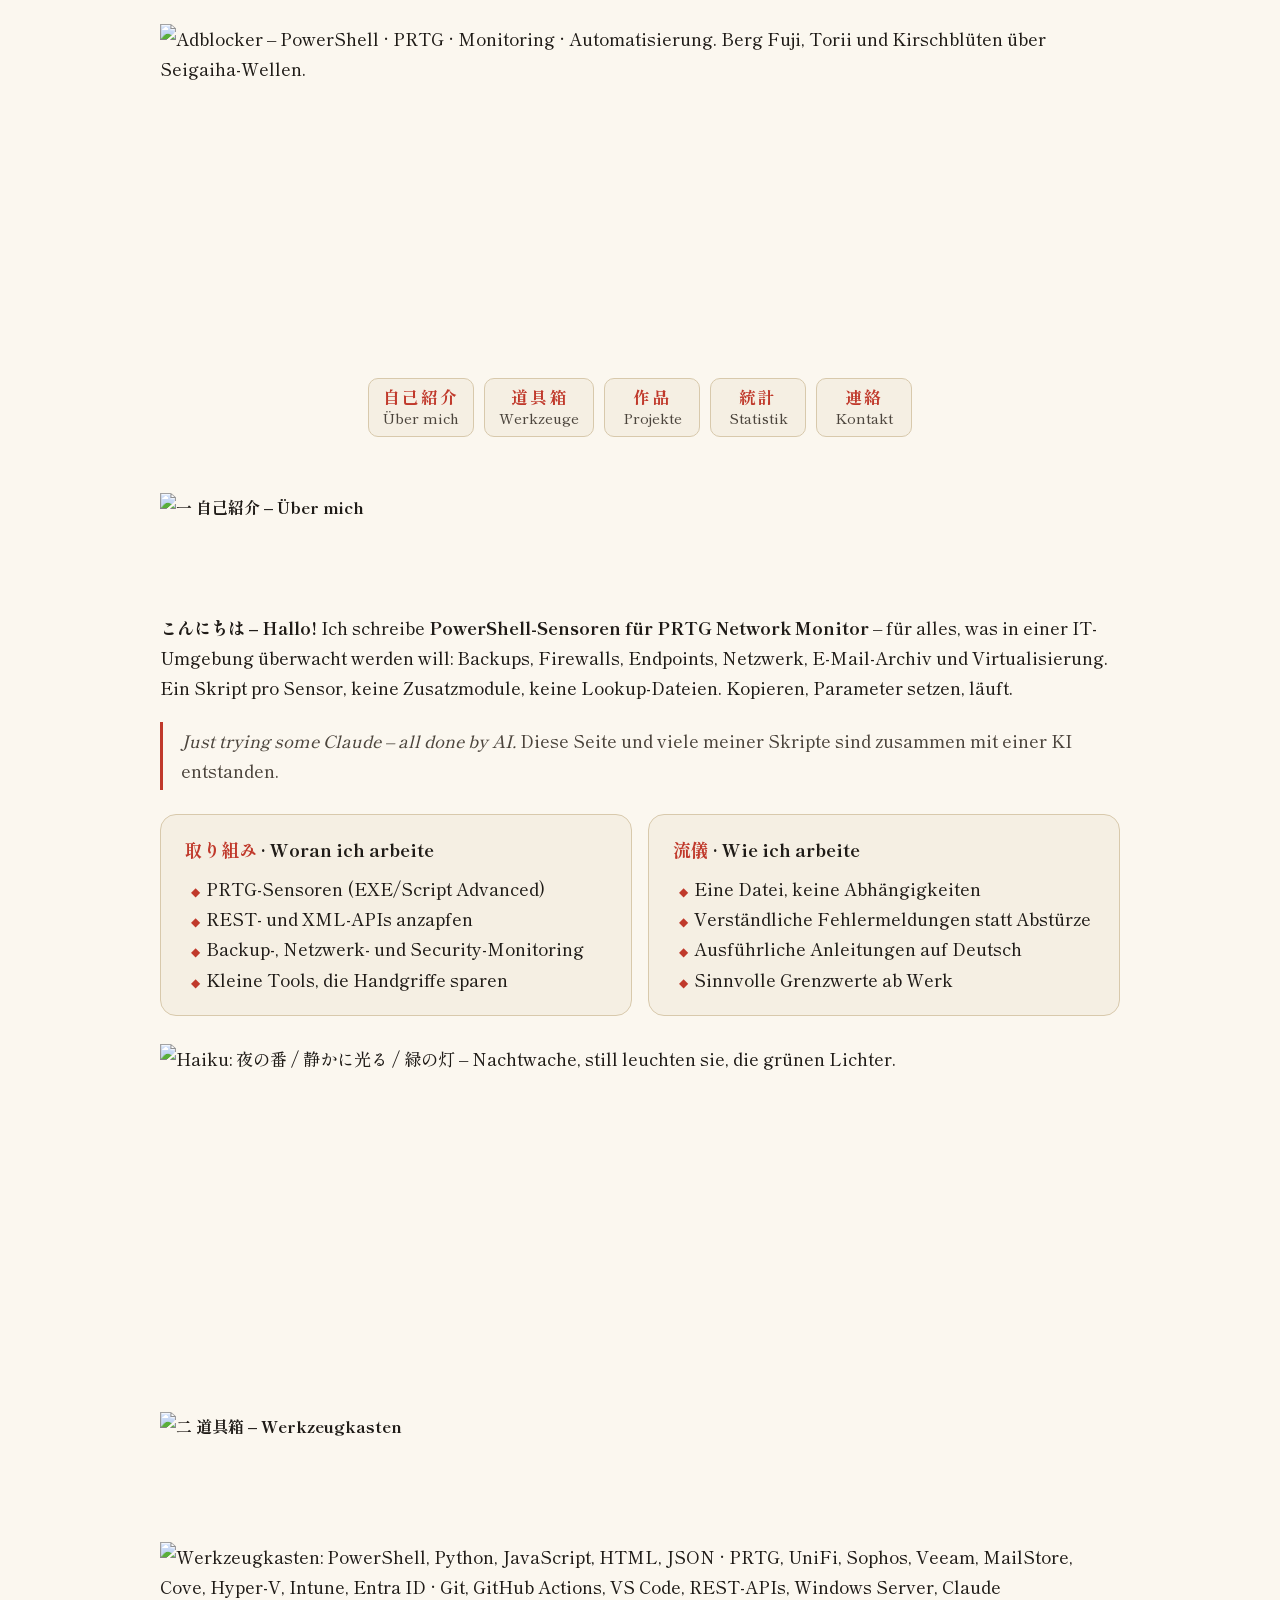
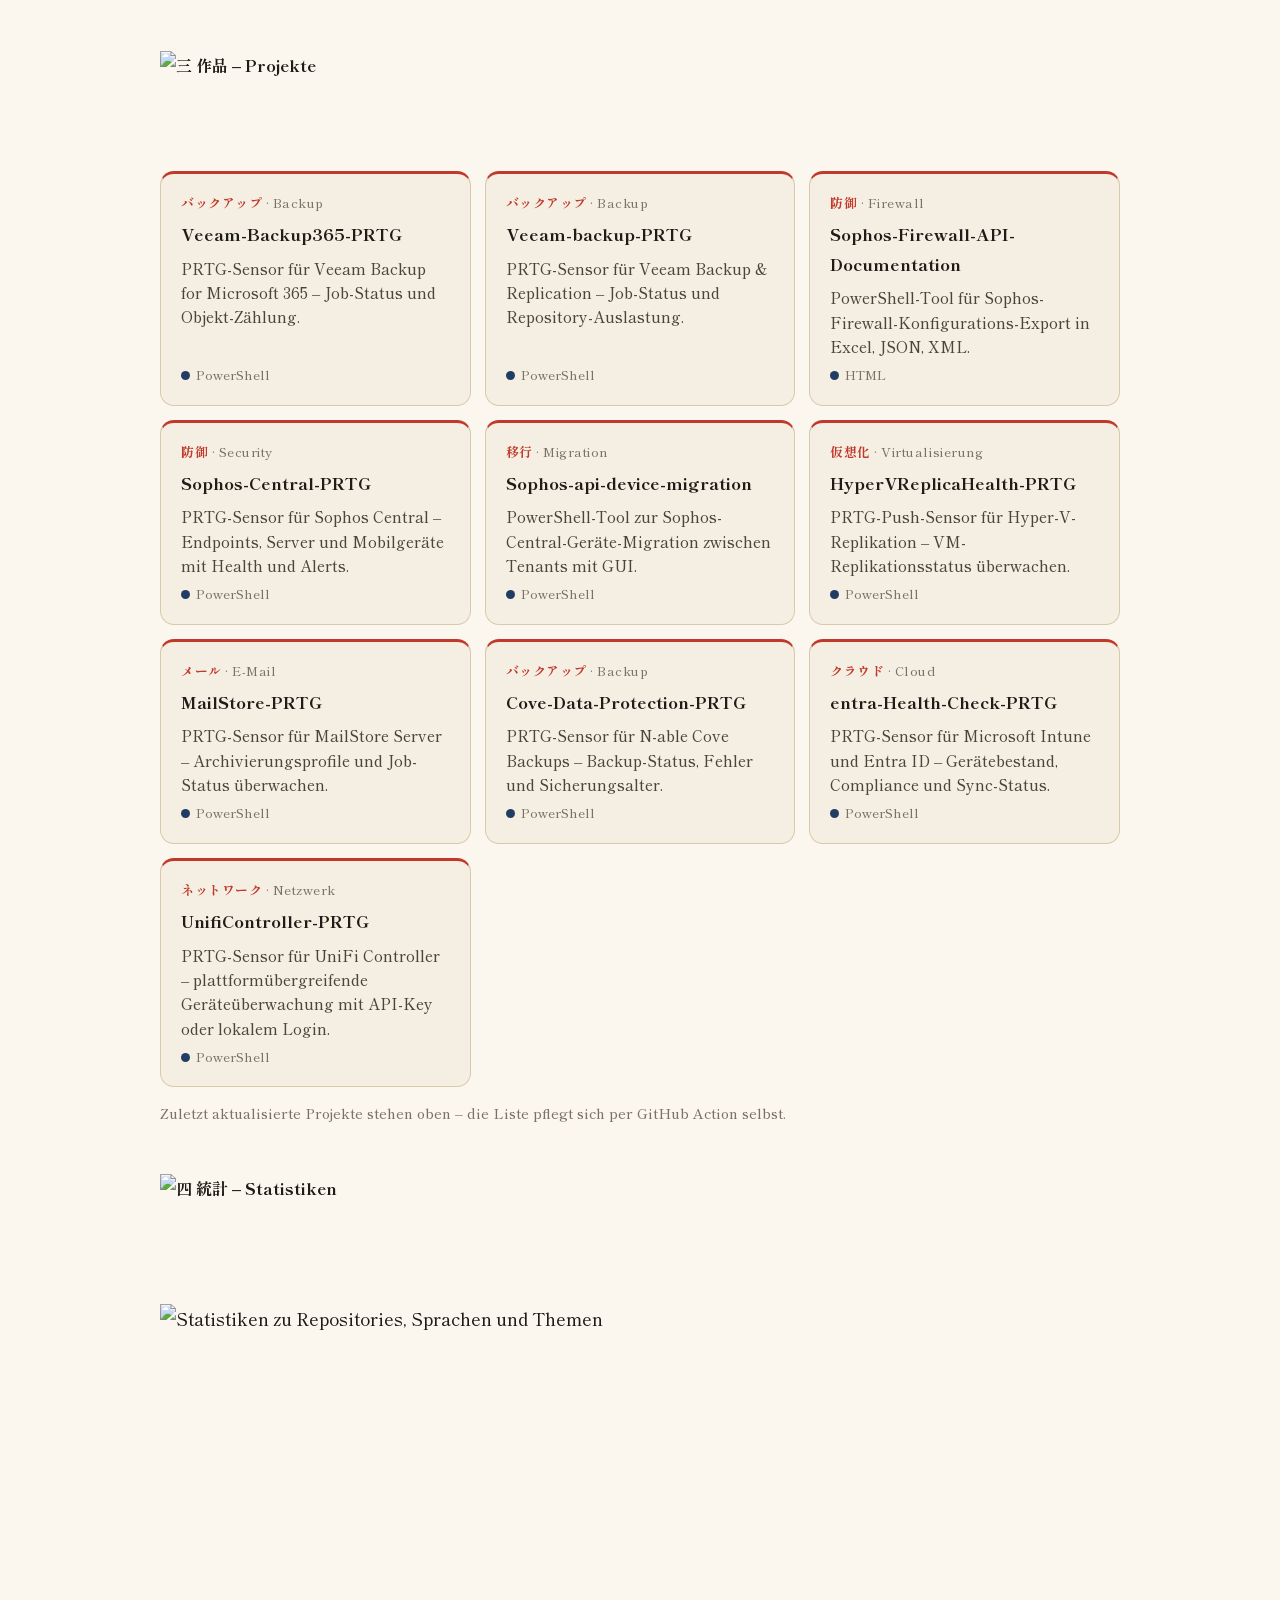
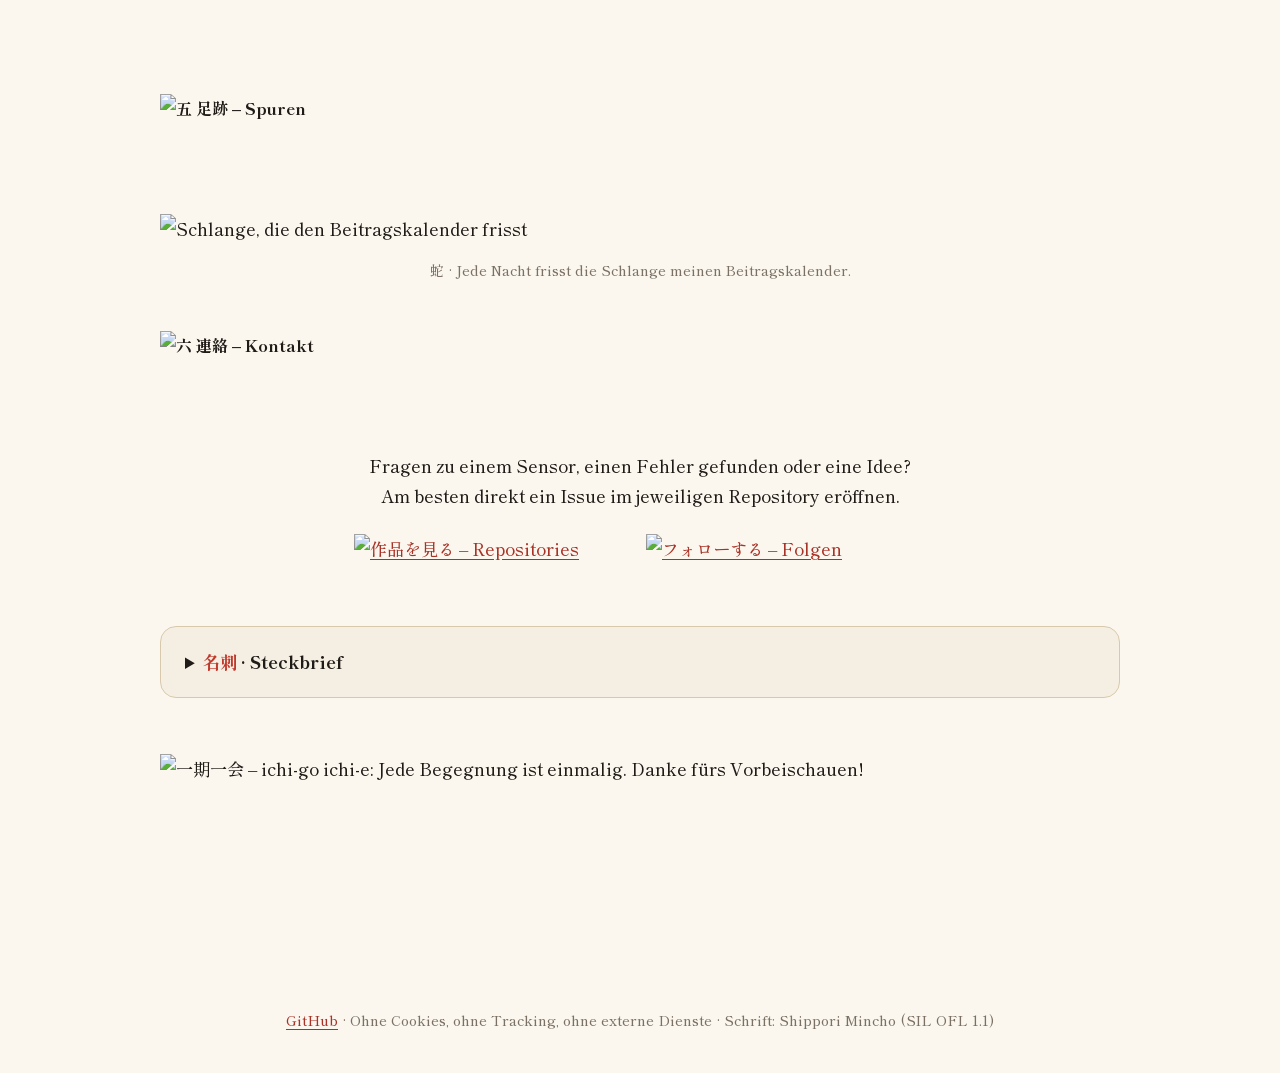
==== site/index.html @ 1204bd95 "Profil zusaetzlich als eigene Webseite (GitHub Pages) - site/index.html + style.css: dieselben japan" ====
<!doctype html>
<html lang="de">
<head>
<meta charset="utf-8">
<meta name="viewport" content="width=device-width, initial-scale=1">
<title>Adblocker · 監視と自動化</title>
<meta name="description" content="PowerShell-Sensoren für PRTG Network Monitor – Backups, Firewalls, Endpoints, Netzwerk und Virtualisierung überwachen. Ein Skript pro Sensor, keine Zusatzmodule.">
<meta name="color-scheme" content="light dark">
<meta name="theme-color" content="#F5EFE3" media="(prefers-color-scheme: light)">
<meta name="theme-color" content="#0F1724" media="(prefers-color-scheme: dark)">
<meta property="og:type" content="website">
<meta property="og:title" content="Adblocker · 監視と自動化">
<meta property="og:description" content="PowerShell-Sensoren für PRTG – Monitoring und Automatisierung, ein Skript pro Sensor.">
<link rel="icon" href="assets/favicon.svg" type="image/svg+xml">
<link rel="preload" href="fonts/shippori-mincho-500.woff2" as="font" type="font/woff2" crossorigin>
<link rel="stylesheet" href="style.css">
</head>
<body>

<a class="skip" href="#inhalt">Zum Inhalt springen</a>

<header class="wrap">
  <picture>
    <source media="(prefers-color-scheme: dark)" srcset="assets/header-dark.svg">
    <img class="hero" src="assets/header-light.svg" width="1200" height="420"
         alt="Adblocker – PowerShell · PRTG · Monitoring · Automatisierung. Berg Fuji, Torii und Kirschblüten über Seigaiha-Wellen.">
  </picture>
  <nav aria-label="Abschnitte">
    <a href="#ueber-mich"><span lang="ja">自己紹介</span>Über mich</a>
    <a href="#werkzeuge"><span lang="ja">道具箱</span>Werkzeuge</a>
    <a href="#projekte"><span lang="ja">作品</span>Projekte</a>
    <a href="#statistik"><span lang="ja">統計</span>Statistik</a>
    <a href="#kontakt"><span lang="ja">連絡</span>Kontakt</a>
  </nav>
</header>

<main id="inhalt" class="wrap">

  <section id="ueber-mich">
    <h2 class="sec">
      <picture>
        <source media="(prefers-color-scheme: dark)" srcset="assets/section-about-dark.svg">
        <img src="assets/section-about-light.svg" width="900" height="96" alt="一 自己紹介 – Über mich">
      </picture>
    </h2>
    <p class="lead"><strong><span lang="ja">こんにちは</span> – Hallo!</strong>
      Ich schreibe <strong>PowerShell-Sensoren für PRTG Network Monitor</strong> –
      für alles, was in einer IT-Umgebung überwacht werden will: Backups, Firewalls,
      Endpoints, Netzwerk, E-Mail-Archiv und Virtualisierung. Ein Skript pro Sensor,
      keine Zusatzmodule, keine Lookup-Dateien. Kopieren, Parameter setzen, läuft.</p>
    <blockquote><em>Just trying some Claude – all done by AI.</em>
      Diese Seite und viele meiner Skripte sind zusammen mit einer KI entstanden.</blockquote>

    <div class="pair">
      <article class="card">
        <h3><span lang="ja">取り組み</span> · Woran ich arbeite</h3>
        <ul>
          <li>PRTG-Sensoren (EXE/Script Advanced)</li>
          <li>REST- und XML-APIs anzapfen</li>
          <li>Backup-, Netzwerk- und Security-Monitoring</li>
          <li>Kleine Tools, die Handgriffe sparen</li>
        </ul>
      </article>
      <article class="card">
        <h3><span lang="ja">流儀</span> · Wie ich arbeite</h3>
        <ul>
          <li>Eine Datei, keine Abhängigkeiten</li>
          <li>Verständliche Fehlermeldungen statt Abstürze</li>
          <li>Ausführliche Anleitungen auf Deutsch</li>
          <li>Sinnvolle Grenzwerte ab Werk</li>
        </ul>
      </article>
    </div>

    <picture>
      <source media="(prefers-color-scheme: dark)" srcset="assets/haiku-dark.svg">
      <img class="art" src="assets/haiku-light.svg" width="900" height="300" loading="lazy"
           alt="Haiku: 夜の番 / 静かに光る / 緑の灯 – Nachtwache, still leuchten sie, die grünen Lichter.">
    </picture>
  </section>

  <section id="werkzeuge">
    <h2 class="sec">
      <picture>
        <source media="(prefers-color-scheme: dark)" srcset="assets/section-tools-dark.svg">
        <img src="assets/section-tools-light.svg" width="900" height="96" loading="lazy" alt="二 道具箱 – Werkzeugkasten">
      </picture>
    </h2>
    <picture>
      <source media="(prefers-color-scheme: dark)" srcset="assets/tools-dark.svg">
      <img class="art" src="assets/tools-light.svg" loading="lazy"
           alt="Werkzeugkasten: PowerShell, Python, JavaScript, HTML, JSON · PRTG, UniFi, Sophos, Veeam, MailStore, Cove, Hyper-V, Intune, Entra ID · Git, GitHub Actions, VS Code, REST-APIs, Windows Server, Claude">
    </picture>
  </section>

  <section id="projekte">
    <h2 class="sec">
      <picture>
        <source media="(prefers-color-scheme: dark)" srcset="assets/section-works-dark.svg">
        <img src="assets/section-works-light.svg" width="900" height="96" loading="lazy" alt="三 作品 – Projekte">
      </picture>
    </h2>
    <ul class="works">
<!-- PROJEKTE:START -->
      <li><a href="https://github.com/adblocker-1/Veeam-Backup365-PRTG">
        <span class="cat"><span lang="ja">バックアップ</span> · Backup</span>
        <strong>Veeam-Backup365-PRTG</strong>
        <span class="desc">PRTG-Sensor für Veeam Backup for Microsoft 365 – Job-Status und Objekt-Zählung.</span>
        <span class="lang">PowerShell</span>
      </a></li>
      <li><a href="https://github.com/adblocker-1/Veeam-backup-PRTG">
        <span class="cat"><span lang="ja">バックアップ</span> · Backup</span>
        <strong>Veeam-backup-PRTG</strong>
        <span class="desc">PRTG-Sensor für Veeam Backup &amp; Replication – Job-Status und Repository-Auslastung.</span>
        <span class="lang">PowerShell</span>
      </a></li>
      <li><a href="https://github.com/adblocker-1/Sophos-Firewall-API-Documentation">
        <span class="cat"><span lang="ja">防御</span> · Firewall</span>
        <strong>Sophos-Firewall-API-Documentation</strong>
        <span class="desc">PowerShell-Tool für Sophos-Firewall-Konfigurations-Export in Excel, JSON, XML.</span>
        <span class="lang">HTML</span>
      </a></li>
      <li><a href="https://github.com/adblocker-1/Sophos-Central-PRTG">
        <span class="cat"><span lang="ja">防御</span> · Security</span>
        <strong>Sophos-Central-PRTG</strong>
        <span class="desc">PRTG-Sensor für Sophos Central – Endpoints, Server und Mobilgeräte mit Health und Alerts.</span>
        <span class="lang">PowerShell</span>
      </a></li>
      <li><a href="https://github.com/adblocker-1/Sophos-api-device-migration">
        <span class="cat"><span lang="ja">移行</span> · Migration</span>
        <strong>Sophos-api-device-migration</strong>
        <span class="desc">PowerShell-Tool zur Sophos-Central-Geräte-Migration zwischen Tenants mit GUI.</span>
        <span class="lang">PowerShell</span>
      </a></li>
      <li><a href="https://github.com/adblocker-1/HyperVReplicaHealth-PRTG">
        <span class="cat"><span lang="ja">仮想化</span> · Virtualisierung</span>
        <strong>HyperVReplicaHealth-PRTG</strong>
        <span class="desc">PRTG-Push-Sensor für Hyper-V-Replikation – VM-Replikationsstatus überwachen.</span>
        <span class="lang">PowerShell</span>
      </a></li>
      <li><a href="https://github.com/adblocker-1/MailStore-PRTG">
        <span class="cat"><span lang="ja">メール</span> · E-Mail</span>
        <strong>MailStore-PRTG</strong>
        <span class="desc">PRTG-Sensor für MailStore Server – Archivierungsprofile und Job-Status überwachen.</span>
        <span class="lang">PowerShell</span>
      </a></li>
      <li><a href="https://github.com/adblocker-1/Cove-Data-Protection-PRTG">
        <span class="cat"><span lang="ja">バックアップ</span> · Backup</span>
        <strong>Cove-Data-Protection-PRTG</strong>
        <span class="desc">PRTG-Sensor für N-able Cove Backups – Backup-Status, Fehler und Sicherungsalter.</span>
        <span class="lang">PowerShell</span>
      </a></li>
      <li><a href="https://github.com/adblocker-1/entra-Health-Check-PRTG">
        <span class="cat"><span lang="ja">クラウド</span> · Cloud</span>
        <strong>entra-Health-Check-PRTG</strong>
        <span class="desc">PRTG-Sensor für Microsoft Intune und Entra ID – Gerätebestand, Compliance und Sync-Status.</span>
        <span class="lang">PowerShell</span>
      </a></li>
      <li><a href="https://github.com/adblocker-1/UnifiController-PRTG">
        <span class="cat"><span lang="ja">ネットワーク</span> · Netzwerk</span>
        <strong>UnifiController-PRTG</strong>
        <span class="desc">PRTG-Sensor für UniFi Controller – plattformübergreifende Geräteüberwachung mit API-Key oder lokalem Login.</span>
        <span class="lang">PowerShell</span>
      </a></li>
<!-- PROJEKTE:ENDE -->
    </ul>
    <p class="note">Zuletzt aktualisierte Projekte stehen oben – die Liste pflegt sich per GitHub Action selbst.</p>
  </section>

  <section id="statistik">
    <h2 class="sec">
      <picture>
        <source media="(prefers-color-scheme: dark)" srcset="assets/section-stats-dark.svg">
        <img src="assets/section-stats-light.svg" width="900" height="96" loading="lazy" alt="四 統計 – Statistiken">
      </picture>
    </h2>
    <picture>
      <source media="(prefers-color-scheme: dark)" srcset="assets/stats-dark.svg">
      <img class="art" src="assets/stats-light.svg" width="900" height="320" loading="lazy"
           alt="Statistiken zu Repositories, Sprachen und Themen">
    </picture>
  </section>

  <section id="spuren">
    <h2 class="sec">
      <picture>
        <source media="(prefers-color-scheme: dark)" srcset="assets/section-trail-dark.svg">
        <img src="assets/section-trail-light.svg" width="900" height="96" loading="lazy" alt="五 足跡 – Spuren">
      </picture>
    </h2>
    <picture>
      <source media="(prefers-color-scheme: dark)" srcset="assets/snake-dark.svg">
      <img class="snake" src="assets/snake.svg" loading="lazy" alt="Schlange, die den Beitragskalender frisst">
    </picture>
    <p class="note center"><span lang="ja">蛇</span> · Jede Nacht frisst die Schlange meinen Beitragskalender.</p>
  </section>

  <section id="kontakt">
    <h2 class="sec">
      <picture>
        <source media="(prefers-color-scheme: dark)" srcset="assets/section-contact-dark.svg">
        <img src="assets/section-contact-light.svg" width="900" height="96" loading="lazy" alt="六 連絡 – Kontakt">
      </picture>
    </h2>
    <p class="center">Fragen zu einem Sensor, einen Fehler gefunden oder eine Idee?<br>
      Am besten direkt ein Issue im jeweiligen Repository eröffnen.</p>
    <p class="buttons">
      <a href="https://github.com/adblocker-1?tab=repositories"><img src="assets/button-repos.svg" width="280" height="64" alt="作品を見る – Repositories"></a>
      <a href="https://github.com/adblocker-1?tab=followers"><img src="assets/button-follow.svg" width="280" height="64" alt="フォローする – Folgen"></a>
    </p>

    <details class="card">
      <summary><span lang="ja">名刺</span> · Steckbrief</summary>
      <dl>
        <dt><span lang="ja">名前</span> · Name</dt><dd>Adblocker</dd>
        <dt><span lang="ja">拠点</span> · Standort</dt><dd>Deutschland</dd>
        <dt><span lang="ja">得意</span> · Stärke</dt><dd>PowerShell + PRTG + eine API</dd>
        <dt><span lang="ja">相棒</span> · Co-Autor</dt><dd>Claude (KI)</dd>
        <dt><span lang="ja">座右の銘</span> · Motto</dt><dd>„Das automatisier ich mal eben.“</dd>
      </dl>
    </details>
  </section>

</main>

<footer class="wrap">
  <picture>
    <source media="(prefers-color-scheme: dark)" srcset="assets/footer-dark.svg">
    <img class="hero" src="assets/footer-light.svg" width="1200" height="300" loading="lazy"
         alt="一期一会 – ichi-go ichi-e: Jede Begegnung ist einmalig. Danke fürs Vorbeischauen!">
  </picture>
  <p class="note center">
    <a href="https://github.com/adblocker-1">GitHub</a> ·
    Ohne Cookies, ohne Tracking, ohne externe Dienste ·
    Schrift: Shippori Mincho (SIL OFL 1.1)
  </p>
</footer>

</body>
</html>
---- site/style.css ----
/* 和風 - Farben wie in scripts/wafu.py: Washi bei Tag, Indigo bei Nacht */

@font-face {
  font-family: "Shippori Mincho";
  src: url("fonts/shippori-mincho-500.woff2") format("woff2");
  font-weight: 400 600;
  font-display: swap;
}
@font-face {
  font-family: "Shippori Mincho";
  src: url("fonts/shippori-mincho-800.woff2") format("woff2");
  font-weight: 700 900;
  font-display: swap;
}

:root {
  --page: #FBF7EF;
  --card: #F5EFE3;
  --line: #D8C9AC;
  --ink: #1F1B17;
  --ink2: #4B443C;
  --muted: #7A7064;
  --shu: #C0392B;
  --ai: #223D63;
  --gold: #B8924A;
  --link: #A93226;
}
@media (prefers-color-scheme: dark) {
  :root {
    --page: #0B1220;
    --card: #0F1724;
    --line: #2B3A52;
    --ink: #F0E8D8;
    --ink2: #C9C0AF;
    --muted: #8D96A6;
    --shu: #E0533F;
    --ai: #6D8FC2;
    --gold: #C9A45C;
    --link: #F07A68;
  }
}

*, *::before, *::after { box-sizing: border-box; }

html { scroll-behavior: smooth; }
@media (prefers-reduced-motion: reduce) { html { scroll-behavior: auto; } }

body {
  margin: 0;
  background: var(--page);
  color: var(--ink);
  font-family: "Shippori Mincho", "Hiragino Mincho ProN", "Yu Mincho",
               "Noto Serif JP", Georgia, serif;
  font-size: 1.08rem;
  line-height: 1.75;
  -webkit-font-smoothing: antialiased;
}

.wrap { width: min(960px, 100% - 32px); margin-inline: auto; }

img { max-width: 100%; height: auto; display: block; }
.hero, .art { width: 100%; }
.art { margin: 28px 0 0; }
.snake { width: 100%; margin-top: 8px; }

a { color: var(--link); text-underline-offset: 3px; }
a:hover { color: var(--shu); }
:focus-visible { outline: 2px solid var(--shu); outline-offset: 3px; border-radius: 4px; }

.skip {
  position: absolute; left: -9999px; top: 8px;
  background: var(--shu); color: #FBF7EF; padding: 8px 14px; border-radius: 6px;
}
.skip:focus { left: 16px; z-index: 10; }

header { padding-top: 24px; }

nav {
  display: flex; flex-wrap: wrap; justify-content: center; gap: 6px 10px;
  margin: 18px 0 8px;
}
nav a {
  display: inline-flex; flex-direction: column; align-items: center;
  min-width: 96px; padding: 8px 14px;
  color: var(--ink2); text-decoration: none; font-size: .9rem; line-height: 1.3;
  border: 1px solid var(--line); border-radius: 10px; background: var(--card);
}
nav a span { color: var(--shu); font-weight: 800; font-size: 1.05rem; letter-spacing: .12em; }
nav a:hover { border-color: var(--shu); color: var(--ink); }

section { padding-top: 48px; scroll-margin-top: 12px; }

h2.sec { margin: 0 0 18px; font-size: 1rem; }
h2.sec img { width: 100%; }

h3 { margin: 0 0 8px; font-size: 1.1rem; font-weight: 800; }
h3 span, summary span { color: var(--shu); }

.lead { margin: 0 0 18px; }

blockquote {
  margin: 0 0 24px; padding: 4px 0 4px 18px;
  border-left: 3px solid var(--shu); color: var(--ink2);
}

.card {
  background: var(--card); border: 1px solid var(--line); border-radius: 16px;
  padding: 20px 24px;
}
.card ul { margin: 0; padding-left: 1.2em; }
.card li::marker { color: var(--shu); content: "◆  "; font-size: .7em; }

.pair { display: grid; grid-template-columns: 1fr 1fr; gap: 16px; }
@media (max-width: 640px) { .pair { grid-template-columns: 1fr; } }

/* Projektkarten */
.works {
  list-style: none; margin: 0; padding: 0;
  display: grid; grid-template-columns: repeat(auto-fill, minmax(280px, 1fr)); gap: 14px;
}
.works a {
  display: flex; flex-direction: column; gap: 6px; height: 100%;
  padding: 18px 20px; text-decoration: none; color: var(--ink);
  background: var(--card); border: 1px solid var(--line); border-radius: 14px;
  border-top: 3px solid var(--shu);
  transition: transform .15s ease, border-color .15s ease;
}
.works a:hover { transform: translateY(-2px); border-color: var(--shu); color: var(--ink); }
@media (prefers-reduced-motion: reduce) { .works a { transition: none; } .works a:hover { transform: none; } }
.works .cat { font-size: .8rem; color: var(--muted); letter-spacing: .04em; }
.works .cat span { color: var(--shu); font-weight: 800; }
.works strong { font-size: 1.05rem; overflow-wrap: anywhere; }
.works .desc { font-size: .95rem; color: var(--ink2); line-height: 1.6; flex: 1; }
.works .lang { font-size: .8rem; color: var(--muted); }
.works .lang::before {
  content: ""; display: inline-block; width: 9px; height: 9px; margin-right: 6px;
  border-radius: 50%; background: var(--ai);
}

.note { font-size: .88rem; color: var(--muted); margin: 14px 0 0; }
.center { text-align: center; }

.buttons { display: flex; flex-wrap: wrap; justify-content: center; gap: 12px; margin: 22px 0 28px; }
.buttons img { width: 280px; }
.buttons a { border-radius: 12px; }

details summary { cursor: pointer; font-weight: 800; }
details dl {
  display: grid; grid-template-columns: max-content 1fr; gap: 6px 22px; margin: 16px 0 0;
}
details dt { color: var(--muted); }
details dd { margin: 0; }
@media (max-width: 480px) { details dl { grid-template-columns: 1fr; } details dd { margin-bottom: 8px; } }

footer { padding: 56px 0 40px; }
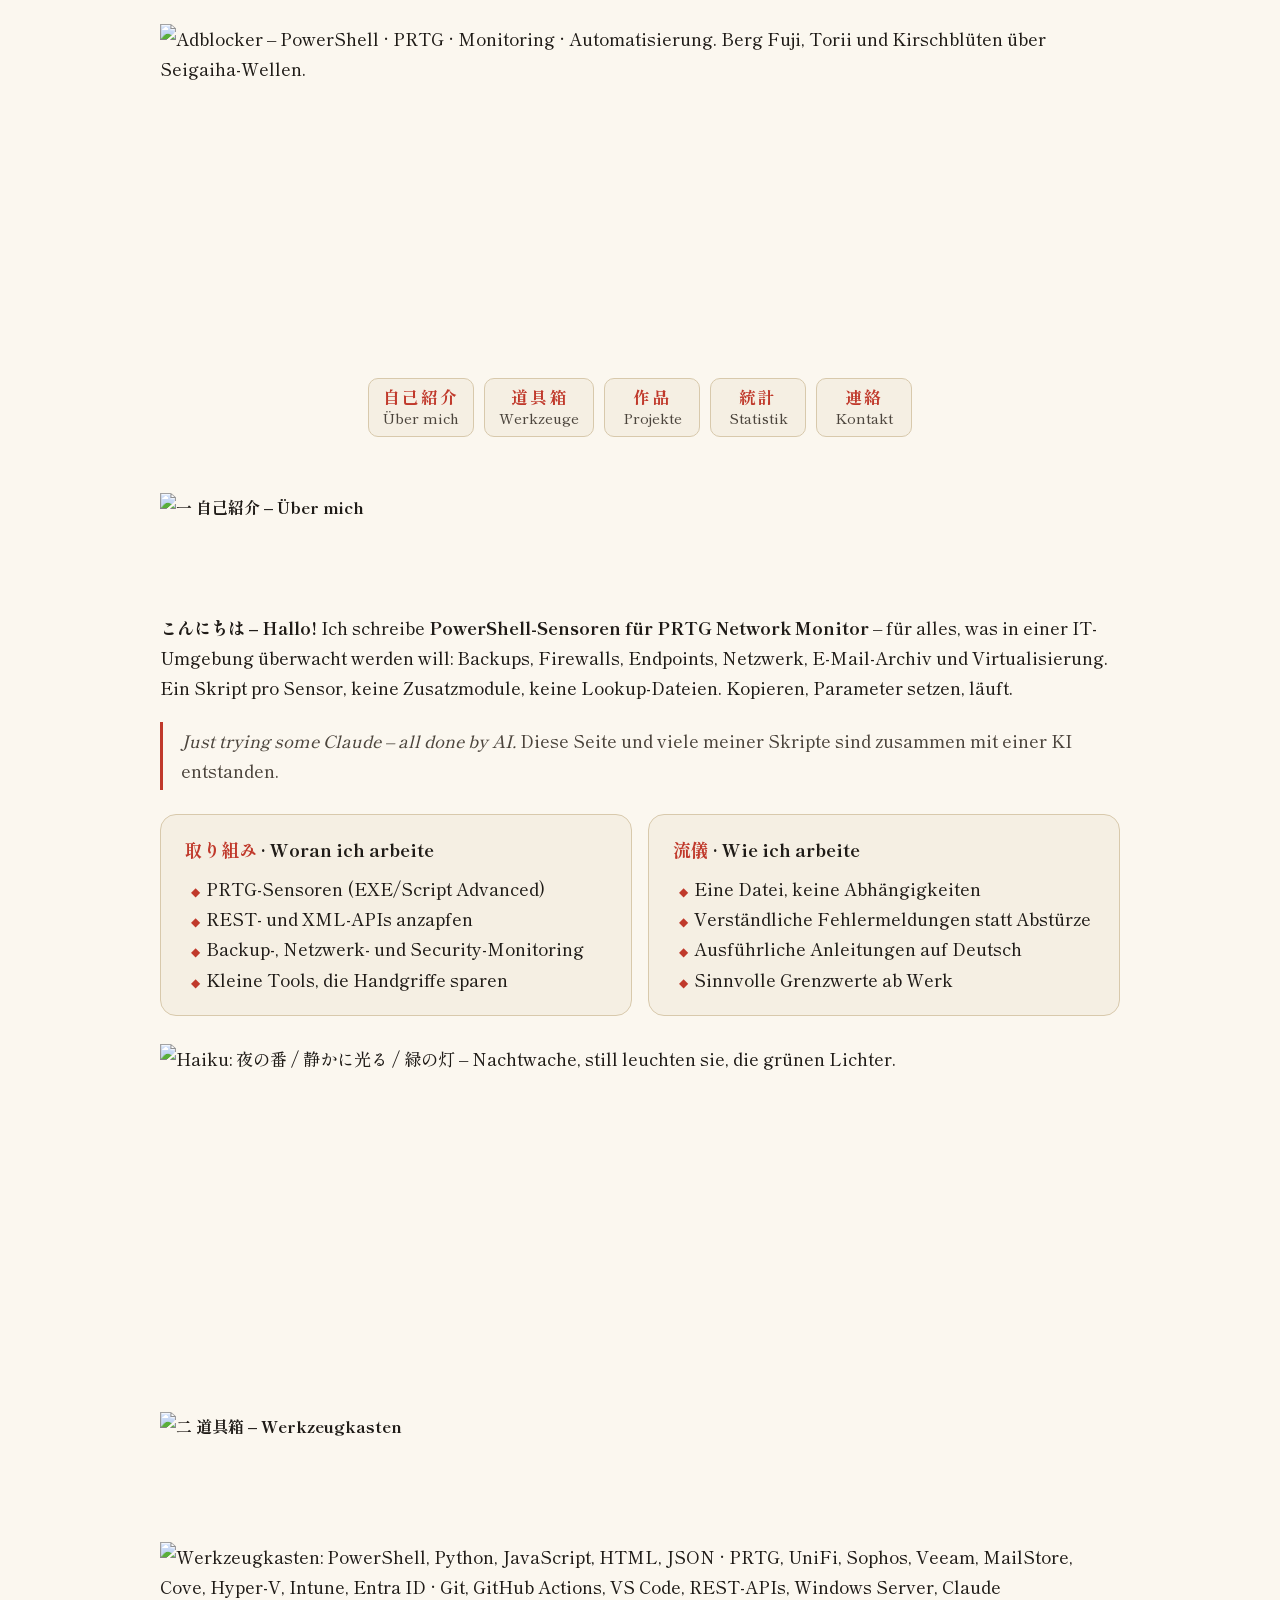
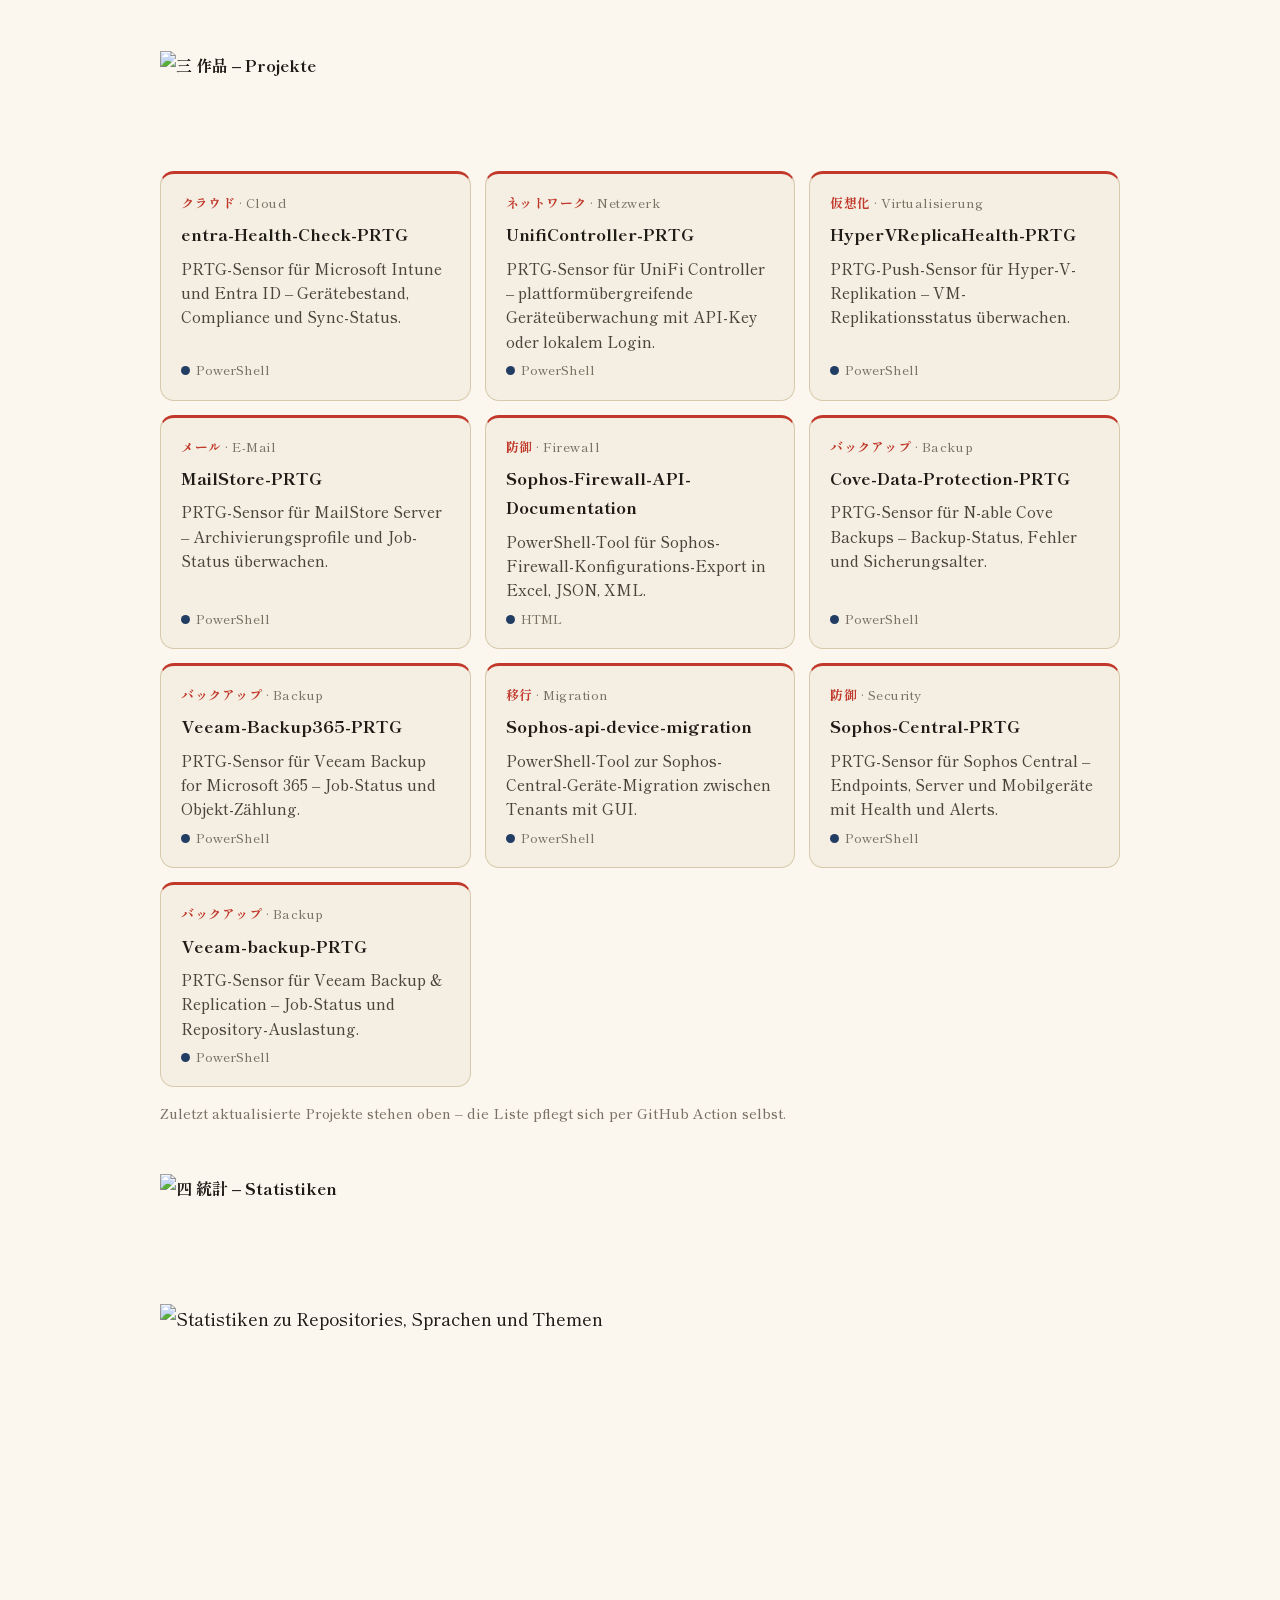
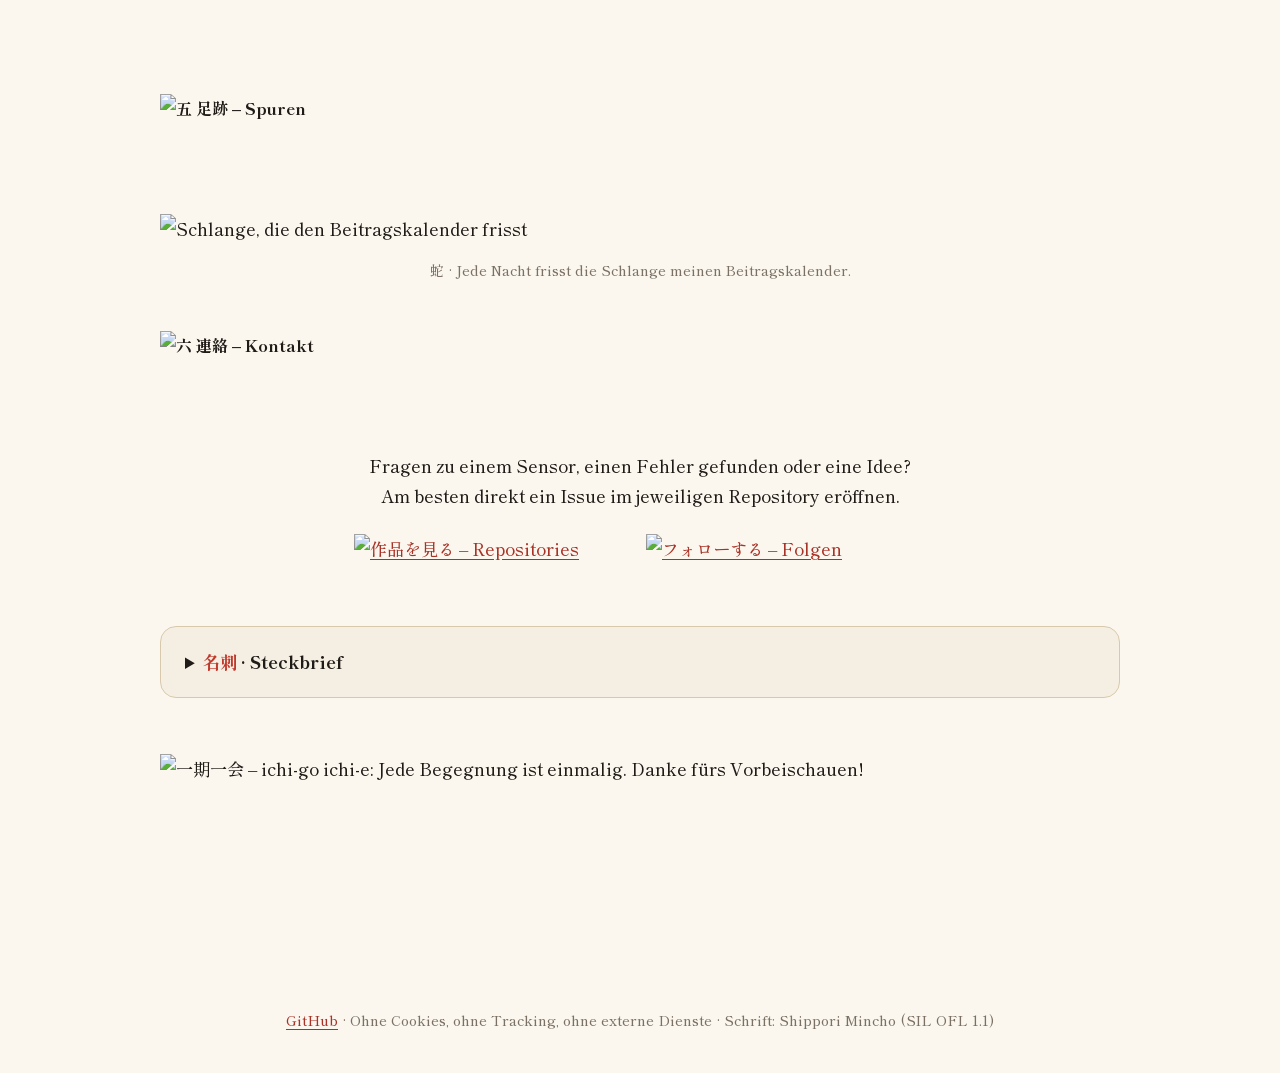
==== commit 0fa206dd: "Statistiken und Projektliste aktualisiert" ====
--- a/site/index.html
+++ b/site/index.html
@@ -102,16 +102,28 @@
     </h2>
     <ul class="works">
 <!-- PROJEKTE:START -->
-      <li><a href="https://github.com/adblocker-1/Veeam-Backup365-PRTG">
-        <span class="cat"><span lang="ja">バックアップ</span> · Backup</span>
-        <strong>Veeam-Backup365-PRTG</strong>
-        <span class="desc">PRTG-Sensor für Veeam Backup for Microsoft 365 – Job-Status und Objekt-Zählung.</span>
-        <span class="lang">PowerShell</span>
-      </a></li>
-      <li><a href="https://github.com/adblocker-1/Veeam-backup-PRTG">
-        <span class="cat"><span lang="ja">バックアップ</span> · Backup</span>
-        <strong>Veeam-backup-PRTG</strong>
-        <span class="desc">PRTG-Sensor für Veeam Backup &amp; Replication – Job-Status und Repository-Auslastung.</span>
+      <li><a href="https://github.com/adblocker-1/entra-Health-Check-PRTG">
+        <span class="cat"><span lang="ja">クラウド</span> · Cloud</span>
+        <strong>entra-Health-Check-PRTG</strong>
+        <span class="desc">PRTG-Sensor für Microsoft Intune und Entra ID – Gerätebestand, Compliance und Sync-Status.</span>
+        <span class="lang">PowerShell</span>
+      </a></li>
+      <li><a href="https://github.com/adblocker-1/UnifiController-PRTG">
+        <span class="cat"><span lang="ja">ネットワーク</span> · Netzwerk</span>
+        <strong>UnifiController-PRTG</strong>
+        <span class="desc">PRTG-Sensor für UniFi Controller – plattformübergreifende Geräteüberwachung mit API-Key oder lokalem Login.</span>
+        <span class="lang">PowerShell</span>
+      </a></li>
+      <li><a href="https://github.com/adblocker-1/HyperVReplicaHealth-PRTG">
+        <span class="cat"><span lang="ja">仮想化</span> · Virtualisierung</span>
+        <strong>HyperVReplicaHealth-PRTG</strong>
+        <span class="desc">PRTG-Push-Sensor für Hyper-V-Replikation – VM-Replikationsstatus überwachen.</span>
+        <span class="lang">PowerShell</span>
+      </a></li>
+      <li><a href="https://github.com/adblocker-1/MailStore-PRTG">
+        <span class="cat"><span lang="ja">メール</span> · E-Mail</span>
+        <strong>MailStore-PRTG</strong>
+        <span class="desc">PRTG-Sensor für MailStore Server – Archivierungsprofile und Job-Status überwachen.</span>
         <span class="lang">PowerShell</span>
       </a></li>
       <li><a href="https://github.com/adblocker-1/Sophos-Firewall-API-Documentation">
@@ -120,46 +132,34 @@
         <span class="desc">PowerShell-Tool für Sophos-Firewall-Konfigurations-Export in Excel, JSON, XML.</span>
         <span class="lang">HTML</span>
       </a></li>
+      <li><a href="https://github.com/adblocker-1/Cove-Data-Protection-PRTG">
+        <span class="cat"><span lang="ja">バックアップ</span> · Backup</span>
+        <strong>Cove-Data-Protection-PRTG</strong>
+        <span class="desc">PRTG-Sensor für N-able Cove Backups – Backup-Status, Fehler und Sicherungsalter.</span>
+        <span class="lang">PowerShell</span>
+      </a></li>
+      <li><a href="https://github.com/adblocker-1/Veeam-Backup365-PRTG">
+        <span class="cat"><span lang="ja">バックアップ</span> · Backup</span>
+        <strong>Veeam-Backup365-PRTG</strong>
+        <span class="desc">PRTG-Sensor für Veeam Backup for Microsoft 365 – Job-Status und Objekt-Zählung.</span>
+        <span class="lang">PowerShell</span>
+      </a></li>
+      <li><a href="https://github.com/adblocker-1/Sophos-api-device-migration">
+        <span class="cat"><span lang="ja">移行</span> · Migration</span>
+        <strong>Sophos-api-device-migration</strong>
+        <span class="desc">PowerShell-Tool zur Sophos-Central-Geräte-Migration zwischen Tenants mit GUI.</span>
+        <span class="lang">PowerShell</span>
+      </a></li>
       <li><a href="https://github.com/adblocker-1/Sophos-Central-PRTG">
         <span class="cat"><span lang="ja">防御</span> · Security</span>
         <strong>Sophos-Central-PRTG</strong>
         <span class="desc">PRTG-Sensor für Sophos Central – Endpoints, Server und Mobilgeräte mit Health und Alerts.</span>
         <span class="lang">PowerShell</span>
       </a></li>
-      <li><a href="https://github.com/adblocker-1/Sophos-api-device-migration">
-        <span class="cat"><span lang="ja">移行</span> · Migration</span>
-        <strong>Sophos-api-device-migration</strong>
-        <span class="desc">PowerShell-Tool zur Sophos-Central-Geräte-Migration zwischen Tenants mit GUI.</span>
-        <span class="lang">PowerShell</span>
-      </a></li>
-      <li><a href="https://github.com/adblocker-1/HyperVReplicaHealth-PRTG">
-        <span class="cat"><span lang="ja">仮想化</span> · Virtualisierung</span>
-        <strong>HyperVReplicaHealth-PRTG</strong>
-        <span class="desc">PRTG-Push-Sensor für Hyper-V-Replikation – VM-Replikationsstatus überwachen.</span>
-        <span class="lang">PowerShell</span>
-      </a></li>
-      <li><a href="https://github.com/adblocker-1/MailStore-PRTG">
-        <span class="cat"><span lang="ja">メール</span> · E-Mail</span>
-        <strong>MailStore-PRTG</strong>
-        <span class="desc">PRTG-Sensor für MailStore Server – Archivierungsprofile und Job-Status überwachen.</span>
-        <span class="lang">PowerShell</span>
-      </a></li>
-      <li><a href="https://github.com/adblocker-1/Cove-Data-Protection-PRTG">
+      <li><a href="https://github.com/adblocker-1/Veeam-backup-PRTG">
         <span class="cat"><span lang="ja">バックアップ</span> · Backup</span>
-        <strong>Cove-Data-Protection-PRTG</strong>
-        <span class="desc">PRTG-Sensor für N-able Cove Backups – Backup-Status, Fehler und Sicherungsalter.</span>
-        <span class="lang">PowerShell</span>
-      </a></li>
-      <li><a href="https://github.com/adblocker-1/entra-Health-Check-PRTG">
-        <span class="cat"><span lang="ja">クラウド</span> · Cloud</span>
-        <strong>entra-Health-Check-PRTG</strong>
-        <span class="desc">PRTG-Sensor für Microsoft Intune und Entra ID – Gerätebestand, Compliance und Sync-Status.</span>
-        <span class="lang">PowerShell</span>
-      </a></li>
-      <li><a href="https://github.com/adblocker-1/UnifiController-PRTG">
-        <span class="cat"><span lang="ja">ネットワーク</span> · Netzwerk</span>
-        <strong>UnifiController-PRTG</strong>
-        <span class="desc">PRTG-Sensor für UniFi Controller – plattformübergreifende Geräteüberwachung mit API-Key oder lokalem Login.</span>
+        <strong>Veeam-backup-PRTG</strong>
+        <span class="desc">PRTG-Sensor für Veeam Backup &amp; Replication – Job-Status und Repository-Auslastung.</span>
         <span class="lang">PowerShell</span>
       </a></li>
 <!-- PROJEKTE:ENDE -->
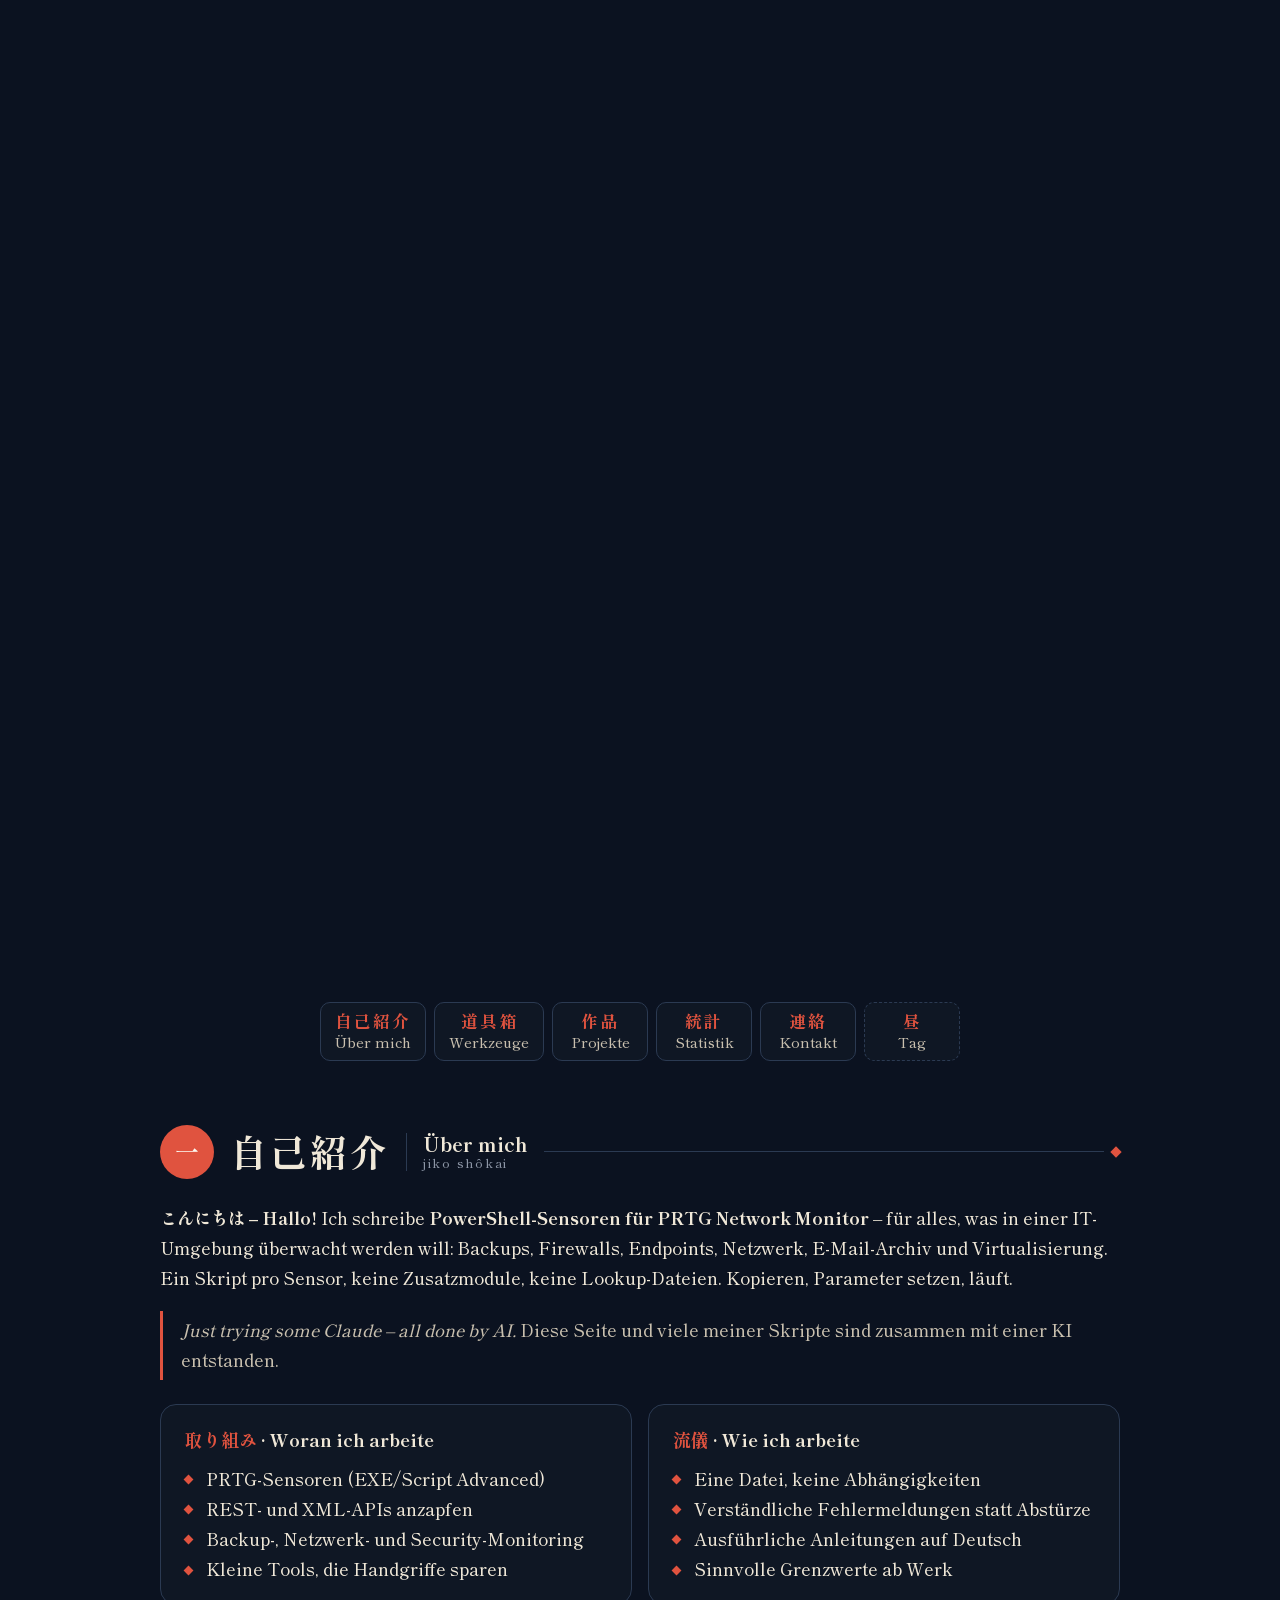
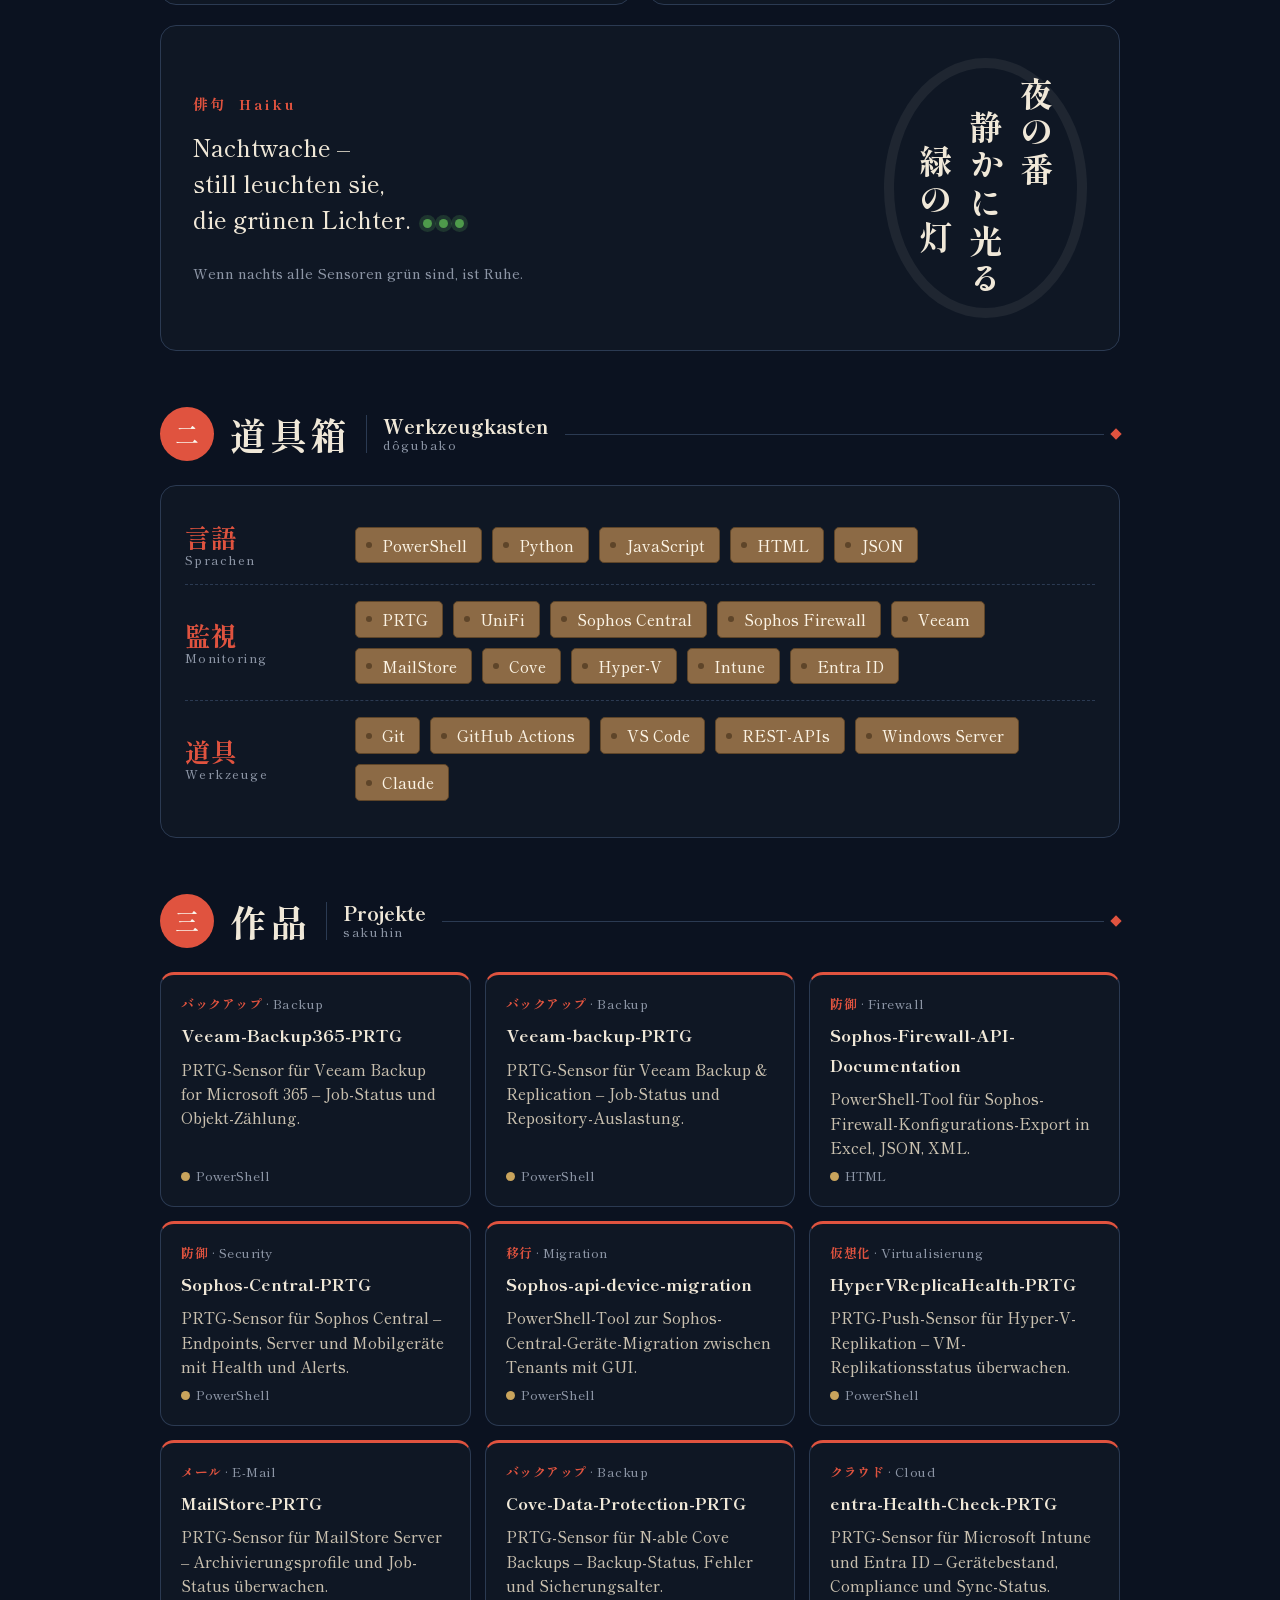
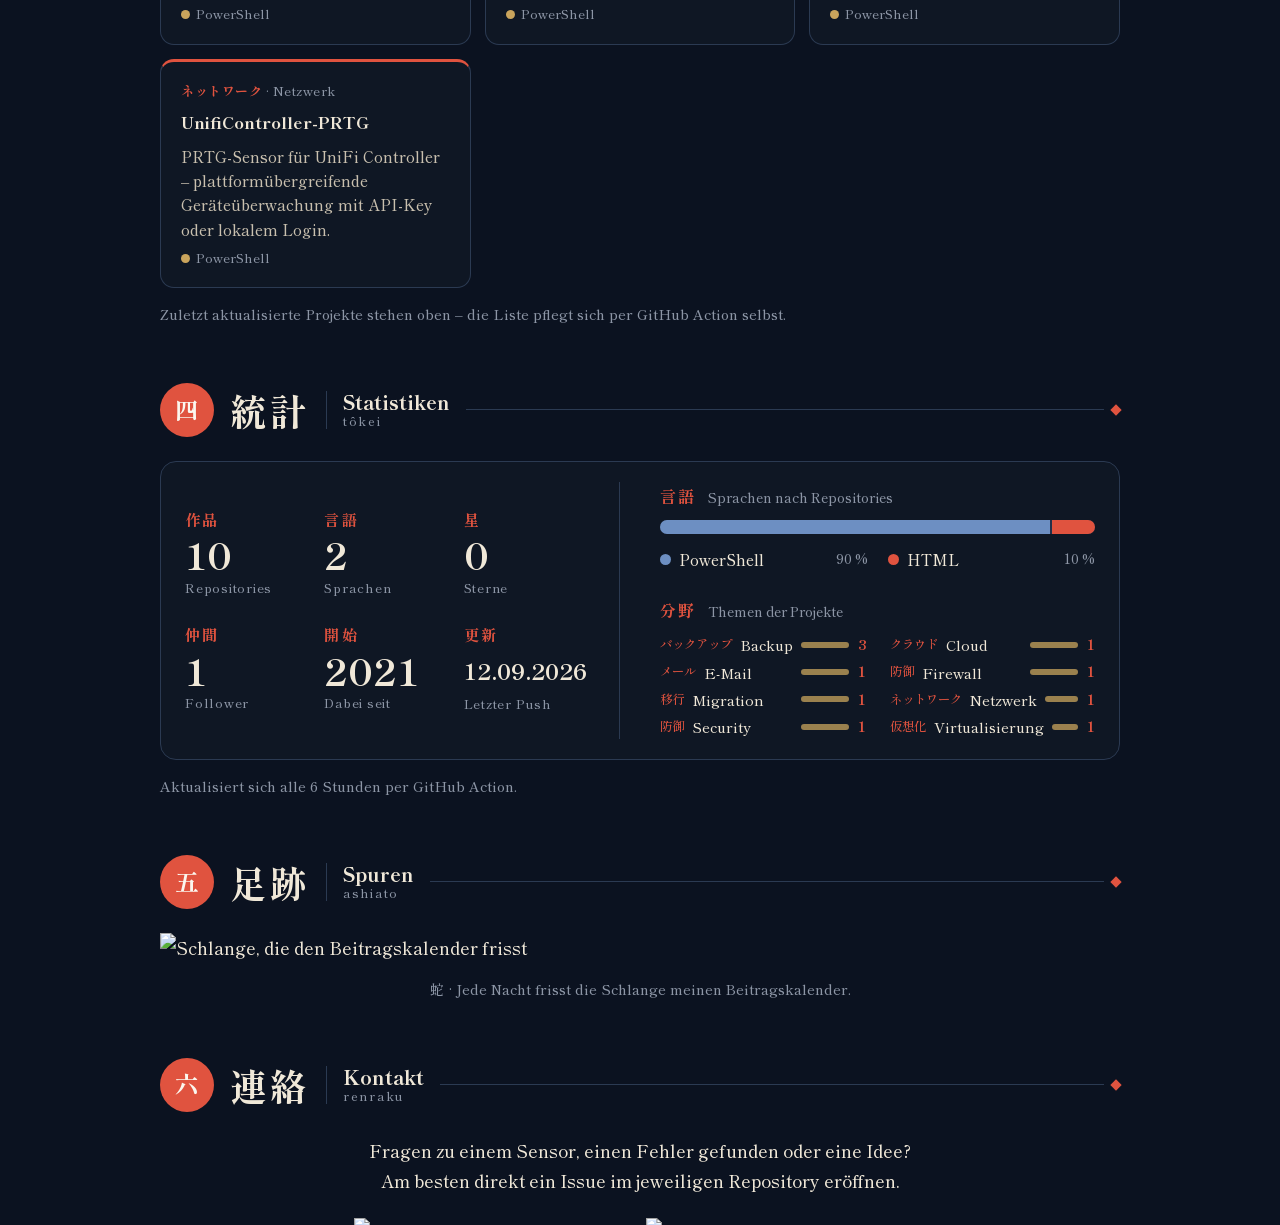
==== commit 822acb87: "Webseite: Nachtmodus als Standard und fuer Handys umgebaut - Nacht (Indigo) ist jetzt Standard, ein " ====
--- a/site/index.html
+++ b/site/index.html
@@ -1,16 +1,21 @@
 <!doctype html>
-<html lang="de">
+<html lang="de" data-theme="dark">
 <head>
 <meta charset="utf-8">
 <meta name="viewport" content="width=device-width, initial-scale=1">
 <title>Adblocker · 監視と自動化</title>
 <meta name="description" content="PowerShell-Sensoren für PRTG Network Monitor – Backups, Firewalls, Endpoints, Netzwerk und Virtualisierung überwachen. Ein Skript pro Sensor, keine Zusatzmodule.">
-<meta name="color-scheme" content="light dark">
-<meta name="theme-color" content="#F5EFE3" media="(prefers-color-scheme: light)">
-<meta name="theme-color" content="#0F1724" media="(prefers-color-scheme: dark)">
+<meta name="theme-color" content="#0B1220">
 <meta property="og:type" content="website">
 <meta property="og:title" content="Adblocker · 監視と自動化">
 <meta property="og:description" content="PowerShell-Sensoren für PRTG – Monitoring und Automatisierung, ein Skript pro Sensor.">
+<script>
+  /* Nacht ist Standard; eine gespeicherte Wahl gilt vor dem ersten Zeichnen. */
+  try {
+    var t = localStorage.getItem("theme");
+    if (t === "light" || t === "dark") document.documentElement.dataset.theme = t;
+  } catch (e) {}
+</script>
 <link rel="icon" href="assets/favicon.svg" type="image/svg+xml">
 <link rel="preload" href="fonts/shippori-mincho-500.woff2" as="font" type="font/woff2" crossorigin>
 <link rel="stylesheet" href="style.css">
@@ -20,29 +25,34 @@
 <a class="skip" href="#inhalt">Zum Inhalt springen</a>
 
 <header class="wrap">
-  <picture>
-    <source media="(prefers-color-scheme: dark)" srcset="assets/header-dark.svg">
-    <img class="hero" src="assets/header-light.svg" width="1200" height="420"
-         alt="Adblocker – PowerShell · PRTG · Monitoring · Automatisierung. Berg Fuji, Torii und Kirschblüten über Seigaiha-Wellen.">
-  </picture>
+  <div class="only-dark">
+    <picture>
+      <source media="(max-width: 640px)" srcset="assets/header-mobile-dark.svg">
+      <img class="hero" src="assets/header-dark.svg" width="1200" height="420"
+           alt="Adblocker – PowerShell · PRTG · Monitoring · Automatisierung. Berg Fuji vor dem Mond, Torii und Kirschblüten über Seigaiha-Wellen.">
+    </picture>
+  </div>
+  <div class="only-light">
+    <picture>
+      <source media="(max-width: 640px)" srcset="assets/header-mobile-light.svg">
+      <img class="hero" src="assets/header-light.svg" width="1200" height="420" loading="lazy"
+           alt="Adblocker – PowerShell · PRTG · Monitoring · Automatisierung. Berg Fuji vor der Sonne, Torii und Kirschblüten über Seigaiha-Wellen.">
+    </picture>
+  </div>
   <nav aria-label="Abschnitte">
     <a href="#ueber-mich"><span lang="ja">自己紹介</span>Über mich</a>
     <a href="#werkzeuge"><span lang="ja">道具箱</span>Werkzeuge</a>
     <a href="#projekte"><span lang="ja">作品</span>Projekte</a>
     <a href="#statistik"><span lang="ja">統計</span>Statistik</a>
     <a href="#kontakt"><span lang="ja">連絡</span>Kontakt</a>
+    <button class="theme" type="button"><span lang="ja">昼</span>Tag</button>
   </nav>
 </header>
 
 <main id="inhalt" class="wrap">
 
   <section id="ueber-mich">
-    <h2 class="sec">
-      <picture>
-        <source media="(prefers-color-scheme: dark)" srcset="assets/section-about-dark.svg">
-        <img src="assets/section-about-light.svg" width="900" height="96" alt="一 自己紹介 – Über mich">
-      </picture>
-    </h2>
+    <h2 class="sec"><span class="nr" lang="ja">一</span><span class="kanji" lang="ja">自己紹介</span><span class="de">Über mich<small>jiko shôkai</small></span></h2>
     <p class="lead"><strong><span lang="ja">こんにちは</span> – Hallo!</strong>
       Ich schreibe <strong>PowerShell-Sensoren für PRTG Network Monitor</strong> –
       für alles, was in einer IT-Umgebung überwacht werden will: Backups, Firewalls,
@@ -54,7 +64,7 @@
     <div class="pair">
       <article class="card">
         <h3><span lang="ja">取り組み</span> · Woran ich arbeite</h3>
-        <ul>
+        <ul class="dots">
           <li>PRTG-Sensoren (EXE/Script Advanced)</li>
           <li>REST- und XML-APIs anzapfen</li>
           <li>Backup-, Netzwerk- und Security-Monitoring</li>
@@ -63,7 +73,7 @@
       </article>
       <article class="card">
         <h3><span lang="ja">流儀</span> · Wie ich arbeite</h3>
-        <ul>
+        <ul class="dots">
           <li>Eine Datei, keine Abhängigkeiten</li>
           <li>Verständliche Fehlermeldungen statt Abstürze</li>
           <li>Ausführliche Anleitungen auf Deutsch</li>
@@ -72,58 +82,41 @@
       </article>
     </div>
 
-    <picture>
-      <source media="(prefers-color-scheme: dark)" srcset="assets/haiku-dark.svg">
-      <img class="art" src="assets/haiku-light.svg" width="900" height="300" loading="lazy"
-           alt="Haiku: 夜の番 / 静かに光る / 緑の灯 – Nachtwache, still leuchten sie, die grünen Lichter.">
-    </picture>
+    <figure class="card haiku">
+      <p class="haiku-jp" lang="ja"><span>夜の番</span><span>静かに光る</span><span>緑の灯</span></p>
+      <figcaption>
+        <p class="label"><span lang="ja">俳句</span> Haiku</p>
+        <p class="haiku-de">Nachtwache –<br>still leuchten sie,<br>die grünen Lichter.<span class="leds" aria-hidden="true"><i></i><i></i><i></i></span></p>
+        <p class="note">Wenn nachts alle Sensoren grün sind, ist Ruhe.</p>
+      </figcaption>
+    </figure>
   </section>
 
   <section id="werkzeuge">
-    <h2 class="sec">
-      <picture>
-        <source media="(prefers-color-scheme: dark)" srcset="assets/section-tools-dark.svg">
-        <img src="assets/section-tools-light.svg" width="900" height="96" loading="lazy" alt="二 道具箱 – Werkzeugkasten">
-      </picture>
-    </h2>
-    <picture>
-      <source media="(prefers-color-scheme: dark)" srcset="assets/tools-dark.svg">
-      <img class="art" src="assets/tools-light.svg" loading="lazy"
-           alt="Werkzeugkasten: PowerShell, Python, JavaScript, HTML, JSON · PRTG, UniFi, Sophos, Veeam, MailStore, Cove, Hyper-V, Intune, Entra ID · Git, GitHub Actions, VS Code, REST-APIs, Windows Server, Claude">
-    </picture>
+    <h2 class="sec"><span class="nr" lang="ja">二</span><span class="kanji" lang="ja">道具箱</span><span class="de">Werkzeugkasten<small>dôgubako</small></span></h2>
+    <div class="card tools">
+<!-- WERKZEUGE:START -->
+      <div class="row"><h3><span lang="ja">言語</span><small>Sprachen</small></h3><ul class="tags"><li>PowerShell</li><li>Python</li><li>JavaScript</li><li>HTML</li><li>JSON</li></ul></div>
+      <div class="row"><h3><span lang="ja">監視</span><small>Monitoring</small></h3><ul class="tags"><li>PRTG</li><li>UniFi</li><li>Sophos Central</li><li>Sophos Firewall</li><li>Veeam</li><li>MailStore</li><li>Cove</li><li>Hyper-V</li><li>Intune</li><li>Entra ID</li></ul></div>
+      <div class="row"><h3><span lang="ja">道具</span><small>Werkzeuge</small></h3><ul class="tags"><li>Git</li><li>GitHub Actions</li><li>VS Code</li><li>REST-APIs</li><li>Windows Server</li><li>Claude</li></ul></div>
+<!-- WERKZEUGE:ENDE -->
+    </div>
   </section>
 
   <section id="projekte">
-    <h2 class="sec">
-      <picture>
-        <source media="(prefers-color-scheme: dark)" srcset="assets/section-works-dark.svg">
-        <img src="assets/section-works-light.svg" width="900" height="96" loading="lazy" alt="三 作品 – Projekte">
-      </picture>
-    </h2>
+    <h2 class="sec"><span class="nr" lang="ja">三</span><span class="kanji" lang="ja">作品</span><span class="de">Projekte<small>sakuhin</small></span></h2>
     <ul class="works">
 <!-- PROJEKTE:START -->
-      <li><a href="https://github.com/adblocker-1/entra-Health-Check-PRTG">
-        <span class="cat"><span lang="ja">クラウド</span> · Cloud</span>
-        <strong>entra-Health-Check-PRTG</strong>
-        <span class="desc">PRTG-Sensor für Microsoft Intune und Entra ID – Gerätebestand, Compliance und Sync-Status.</span>
-        <span class="lang">PowerShell</span>
-      </a></li>
-      <li><a href="https://github.com/adblocker-1/UnifiController-PRTG">
-        <span class="cat"><span lang="ja">ネットワーク</span> · Netzwerk</span>
-        <strong>UnifiController-PRTG</strong>
-        <span class="desc">PRTG-Sensor für UniFi Controller – plattformübergreifende Geräteüberwachung mit API-Key oder lokalem Login.</span>
-        <span class="lang">PowerShell</span>
-      </a></li>
-      <li><a href="https://github.com/adblocker-1/HyperVReplicaHealth-PRTG">
-        <span class="cat"><span lang="ja">仮想化</span> · Virtualisierung</span>
-        <strong>HyperVReplicaHealth-PRTG</strong>
-        <span class="desc">PRTG-Push-Sensor für Hyper-V-Replikation – VM-Replikationsstatus überwachen.</span>
-        <span class="lang">PowerShell</span>
-      </a></li>
-      <li><a href="https://github.com/adblocker-1/MailStore-PRTG">
-        <span class="cat"><span lang="ja">メール</span> · E-Mail</span>
-        <strong>MailStore-PRTG</strong>
-        <span class="desc">PRTG-Sensor für MailStore Server – Archivierungsprofile und Job-Status überwachen.</span>
+      <li><a href="https://github.com/adblocker-1/Veeam-Backup365-PRTG">
+        <span class="cat"><span lang="ja">バックアップ</span> · Backup</span>
+        <strong>Veeam-Backup365-PRTG</strong>
+        <span class="desc">PRTG-Sensor für Veeam Backup for Microsoft 365 – Job-Status und Objekt-Zählung.</span>
+        <span class="lang">PowerShell</span>
+      </a></li>
+      <li><a href="https://github.com/adblocker-1/Veeam-backup-PRTG">
+        <span class="cat"><span lang="ja">バックアップ</span> · Backup</span>
+        <strong>Veeam-backup-PRTG</strong>
+        <span class="desc">PRTG-Sensor für Veeam Backup &amp; Replication – Job-Status und Repository-Auslastung.</span>
         <span class="lang">PowerShell</span>
       </a></li>
       <li><a href="https://github.com/adblocker-1/Sophos-Firewall-API-Documentation">
@@ -132,34 +125,46 @@
         <span class="desc">PowerShell-Tool für Sophos-Firewall-Konfigurations-Export in Excel, JSON, XML.</span>
         <span class="lang">HTML</span>
       </a></li>
+      <li><a href="https://github.com/adblocker-1/Sophos-Central-PRTG">
+        <span class="cat"><span lang="ja">防御</span> · Security</span>
+        <strong>Sophos-Central-PRTG</strong>
+        <span class="desc">PRTG-Sensor für Sophos Central – Endpoints, Server und Mobilgeräte mit Health und Alerts.</span>
+        <span class="lang">PowerShell</span>
+      </a></li>
+      <li><a href="https://github.com/adblocker-1/Sophos-api-device-migration">
+        <span class="cat"><span lang="ja">移行</span> · Migration</span>
+        <strong>Sophos-api-device-migration</strong>
+        <span class="desc">PowerShell-Tool zur Sophos-Central-Geräte-Migration zwischen Tenants mit GUI.</span>
+        <span class="lang">PowerShell</span>
+      </a></li>
+      <li><a href="https://github.com/adblocker-1/HyperVReplicaHealth-PRTG">
+        <span class="cat"><span lang="ja">仮想化</span> · Virtualisierung</span>
+        <strong>HyperVReplicaHealth-PRTG</strong>
+        <span class="desc">PRTG-Push-Sensor für Hyper-V-Replikation – VM-Replikationsstatus überwachen.</span>
+        <span class="lang">PowerShell</span>
+      </a></li>
+      <li><a href="https://github.com/adblocker-1/MailStore-PRTG">
+        <span class="cat"><span lang="ja">メール</span> · E-Mail</span>
+        <strong>MailStore-PRTG</strong>
+        <span class="desc">PRTG-Sensor für MailStore Server – Archivierungsprofile und Job-Status überwachen.</span>
+        <span class="lang">PowerShell</span>
+      </a></li>
       <li><a href="https://github.com/adblocker-1/Cove-Data-Protection-PRTG">
         <span class="cat"><span lang="ja">バックアップ</span> · Backup</span>
         <strong>Cove-Data-Protection-PRTG</strong>
         <span class="desc">PRTG-Sensor für N-able Cove Backups – Backup-Status, Fehler und Sicherungsalter.</span>
         <span class="lang">PowerShell</span>
       </a></li>
-      <li><a href="https://github.com/adblocker-1/Veeam-Backup365-PRTG">
-        <span class="cat"><span lang="ja">バックアップ</span> · Backup</span>
-        <strong>Veeam-Backup365-PRTG</strong>
-        <span class="desc">PRTG-Sensor für Veeam Backup for Microsoft 365 – Job-Status und Objekt-Zählung.</span>
-        <span class="lang">PowerShell</span>
-      </a></li>
-      <li><a href="https://github.com/adblocker-1/Sophos-api-device-migration">
-        <span class="cat"><span lang="ja">移行</span> · Migration</span>
-        <strong>Sophos-api-device-migration</strong>
-        <span class="desc">PowerShell-Tool zur Sophos-Central-Geräte-Migration zwischen Tenants mit GUI.</span>
-        <span class="lang">PowerShell</span>
-      </a></li>
-      <li><a href="https://github.com/adblocker-1/Sophos-Central-PRTG">
-        <span class="cat"><span lang="ja">防御</span> · Security</span>
-        <strong>Sophos-Central-PRTG</strong>
-        <span class="desc">PRTG-Sensor für Sophos Central – Endpoints, Server und Mobilgeräte mit Health und Alerts.</span>
-        <span class="lang">PowerShell</span>
-      </a></li>
-      <li><a href="https://github.com/adblocker-1/Veeam-backup-PRTG">
-        <span class="cat"><span lang="ja">バックアップ</span> · Backup</span>
-        <strong>Veeam-backup-PRTG</strong>
-        <span class="desc">PRTG-Sensor für Veeam Backup &amp; Replication – Job-Status und Repository-Auslastung.</span>
+      <li><a href="https://github.com/adblocker-1/entra-Health-Check-PRTG">
+        <span class="cat"><span lang="ja">クラウド</span> · Cloud</span>
+        <strong>entra-Health-Check-PRTG</strong>
+        <span class="desc">PRTG-Sensor für Microsoft Intune und Entra ID – Gerätebestand, Compliance und Sync-Status.</span>
+        <span class="lang">PowerShell</span>
+      </a></li>
+      <li><a href="https://github.com/adblocker-1/UnifiController-PRTG">
+        <span class="cat"><span lang="ja">ネットワーク</span> · Netzwerk</span>
+        <strong>UnifiController-PRTG</strong>
+        <span class="desc">PRTG-Sensor für UniFi Controller – plattformübergreifende Geräteüberwachung mit API-Key oder lokalem Login.</span>
         <span class="lang">PowerShell</span>
       </a></li>
 <!-- PROJEKTE:ENDE -->
@@ -168,40 +173,54 @@
   </section>
 
   <section id="statistik">
-    <h2 class="sec">
-      <picture>
-        <source media="(prefers-color-scheme: dark)" srcset="assets/section-stats-dark.svg">
-        <img src="assets/section-stats-light.svg" width="900" height="96" loading="lazy" alt="四 統計 – Statistiken">
-      </picture>
-    </h2>
-    <picture>
-      <source media="(prefers-color-scheme: dark)" srcset="assets/stats-dark.svg">
-      <img class="art" src="assets/stats-light.svg" width="900" height="320" loading="lazy"
-           alt="Statistiken zu Repositories, Sprachen und Themen">
-    </picture>
+    <h2 class="sec"><span class="nr" lang="ja">四</span><span class="kanji" lang="ja">統計</span><span class="de">Statistiken<small>tôkei</small></span></h2>
+    <div class="card stats">
+<!-- STATISTIK:START -->
+      <dl class="cells">
+        <div><dt lang="ja">作品</dt><dd class="v">10</dd><dd class="l">Repositories</dd></div>
+        <div><dt lang="ja">言語</dt><dd class="v">2</dd><dd class="l">Sprachen</dd></div>
+        <div><dt lang="ja">星</dt><dd class="v">0</dd><dd class="l">Sterne</dd></div>
+        <div><dt lang="ja">仲間</dt><dd class="v">1</dd><dd class="l">Follower</dd></div>
+        <div><dt lang="ja">開始</dt><dd class="v">2021</dd><dd class="l">Dabei seit</dd></div>
+        <div><dt lang="ja">更新</dt><dd class="v">12.09.2026</dd><dd class="l">Letzter Push</dd></div>
+      </dl>
+      <div class="langs">
+        <h3><span lang="ja">言語</span> Sprachen nach Repositories</h3>
+        <div class="bar"><span style="width:90.00%;--c:#2E4A70;--cd:#6D8FC2" title="PowerShell"></span><span style="width:10.00%;--c:#C0392B;--cd:#E0533F" title="HTML"></span></div>
+        <ul>
+          <li><i style="--c:#2E4A70;--cd:#6D8FC2"></i>PowerShell<b>90 %</b></li>
+          <li><i style="--c:#C0392B;--cd:#E0533F"></i>HTML<b>10 %</b></li>
+        </ul>
+      </div>
+      <div class="themes">
+        <h3><span lang="ja">分野</span> Themen der Projekte</h3>
+        <ul>
+          <li><span lang="ja">バックアップ</span> Backup<i style="width:100%"></i><b>3</b></li>
+          <li><span lang="ja">クラウド</span> Cloud<i style="width:33%"></i><b>1</b></li>
+          <li><span lang="ja">メール</span> E-Mail<i style="width:33%"></i><b>1</b></li>
+          <li><span lang="ja">防御</span> Firewall<i style="width:33%"></i><b>1</b></li>
+          <li><span lang="ja">移行</span> Migration<i style="width:33%"></i><b>1</b></li>
+          <li><span lang="ja">ネットワーク</span> Netzwerk<i style="width:33%"></i><b>1</b></li>
+          <li><span lang="ja">防御</span> Security<i style="width:33%"></i><b>1</b></li>
+          <li><span lang="ja">仮想化</span> Virtualisierung<i style="width:33%"></i><b>1</b></li>
+        </ul>
+      </div>
+<!-- STATISTIK:ENDE -->
+    </div>
+    <p class="note">Aktualisiert sich alle 6 Stunden per GitHub Action.</p>
   </section>
 
   <section id="spuren">
-    <h2 class="sec">
-      <picture>
-        <source media="(prefers-color-scheme: dark)" srcset="assets/section-trail-dark.svg">
-        <img src="assets/section-trail-light.svg" width="900" height="96" loading="lazy" alt="五 足跡 – Spuren">
-      </picture>
-    </h2>
-    <picture>
-      <source media="(prefers-color-scheme: dark)" srcset="assets/snake-dark.svg">
-      <img class="snake" src="assets/snake.svg" loading="lazy" alt="Schlange, die den Beitragskalender frisst">
-    </picture>
+    <h2 class="sec"><span class="nr" lang="ja">五</span><span class="kanji" lang="ja">足跡</span><span class="de">Spuren<small>ashiato</small></span></h2>
+    <div class="snake">
+      <img class="only-dark" src="assets/snake-dark.svg" loading="lazy" alt="Schlange, die den Beitragskalender frisst">
+      <img class="only-light" src="assets/snake.svg" loading="lazy" alt="Schlange, die den Beitragskalender frisst">
+    </div>
     <p class="note center"><span lang="ja">蛇</span> · Jede Nacht frisst die Schlange meinen Beitragskalender.</p>
   </section>
 
   <section id="kontakt">
-    <h2 class="sec">
-      <picture>
-        <source media="(prefers-color-scheme: dark)" srcset="assets/section-contact-dark.svg">
-        <img src="assets/section-contact-light.svg" width="900" height="96" loading="lazy" alt="六 連絡 – Kontakt">
-      </picture>
-    </h2>
+    <h2 class="sec"><span class="nr" lang="ja">六</span><span class="kanji" lang="ja">連絡</span><span class="de">Kontakt<small>renraku</small></span></h2>
     <p class="center">Fragen zu einem Sensor, einen Fehler gefunden oder eine Idee?<br>
       Am besten direkt ein Issue im jeweiligen Repository eröffnen.</p>
     <p class="buttons">
@@ -224,11 +243,13 @@
 </main>
 
 <footer class="wrap">
-  <picture>
-    <source media="(prefers-color-scheme: dark)" srcset="assets/footer-dark.svg">
-    <img class="hero" src="assets/footer-light.svg" width="1200" height="300" loading="lazy"
-         alt="一期一会 – ichi-go ichi-e: Jede Begegnung ist einmalig. Danke fürs Vorbeischauen!">
-  </picture>
+  <div class="farewell">
+    <p class="mata" lang="ja">またね</p>
+    <p class="ichigo" lang="ja">一期一会</p>
+    <p class="romaji">ichi-go ichi-e</p>
+    <p>Jede Begegnung ist einmalig – danke fürs Vorbeischauen.</p>
+    <span class="seal" lang="ja" aria-hidden="true">感謝</span>
+  </div>
   <p class="note center">
     <a href="https://github.com/adblocker-1">GitHub</a> ·
     Ohne Cookies, ohne Tracking, ohne externe Dienste ·
@@ -236,5 +257,23 @@
   </p>
 </footer>
 
+<script>
+  (function () {
+    var root = document.documentElement;
+    var btn = document.querySelector(".theme");
+    function label() {
+      var dark = root.dataset.theme === "dark";
+      btn.innerHTML = dark ? '<span lang="ja">昼</span>Tag' : '<span lang="ja">夜</span>Nacht';
+      btn.setAttribute("aria-label", dark ? "Zur Tag-Ansicht wechseln" : "Zur Nacht-Ansicht wechseln");
+      document.querySelector('meta[name="theme-color"]').content = dark ? "#0B1220" : "#FBF7EF";
+    }
+    btn.addEventListener("click", function () {
+      root.dataset.theme = root.dataset.theme === "dark" ? "light" : "dark";
+      try { localStorage.setItem("theme", root.dataset.theme); } catch (e) {}
+      label();
+    });
+    label();
+  })();
+</script>
 </body>
 </html>
--- a/site/style.css
+++ b/site/style.css
@@ -1,4 +1,5 @@
-/* 和風 - Farben wie in scripts/wafu.py: Washi bei Tag, Indigo bei Nacht */
+/* 和風 - Farben wie in scripts/wafu.py: Indigo bei Nacht (Standard),
+   Washi bei Tag. Umschalten per data-theme auf <html>. */
 
 @font-face {
   font-family: "Shippori Mincho";
@@ -13,36 +14,48 @@
   font-display: swap;
 }
 
-:root {
+:root, :root[data-theme="dark"] {
+  color-scheme: dark;
+  --page: #0B1220;
+  --card: #0F1724;
+  --wood: #8C6A45;
+  --wood-edge: #5E4529;
+  --wood-ink: #FBF3E4;
+  --track: #22304A;
+  --line: #2B3A52;
+  --ink: #F0E8D8;
+  --ink2: #C9C0AF;
+  --muted: #8D96A6;
+  --shu: #E0533F;
+  --on-shu: #FBF7EF;
+  --gold: #C9A45C;
+  --link: #F07A68;
+  --waves: url("assets/wave-dark.svg");
+}
+:root[data-theme="light"] {
+  color-scheme: light;
   --page: #FBF7EF;
   --card: #F5EFE3;
+  --wood: #D9B98C;
+  --wood-edge: #A9804F;
+  --wood-ink: #2B2118;
+  --track: #E4D8C2;
   --line: #D8C9AC;
   --ink: #1F1B17;
   --ink2: #4B443C;
   --muted: #7A7064;
   --shu: #C0392B;
-  --ai: #223D63;
   --gold: #B8924A;
   --link: #A93226;
-}
-@media (prefers-color-scheme: dark) {
-  :root {
-    --page: #0B1220;
-    --card: #0F1724;
-    --line: #2B3A52;
-    --ink: #F0E8D8;
-    --ink2: #C9C0AF;
-    --muted: #8D96A6;
-    --shu: #E0533F;
-    --ai: #6D8FC2;
-    --gold: #C9A45C;
-    --link: #F07A68;
-  }
-}
+  --waves: url("assets/wave-light.svg");
+}
+
+[data-theme="dark"] .only-light,
+[data-theme="light"] .only-dark { display: none; }
 
 *, *::before, *::after { box-sizing: border-box; }
 
-html { scroll-behavior: smooth; }
+html { scroll-behavior: smooth; -webkit-text-size-adjust: 100%; }
 @media (prefers-reduced-motion: reduce) { html { scroll-behavior: auto; } }
 
 body {
@@ -53,15 +66,14 @@
                "Noto Serif JP", Georgia, serif;
   font-size: 1.08rem;
   line-height: 1.75;
+  overflow-wrap: break-word;
   -webkit-font-smoothing: antialiased;
 }
 
 .wrap { width: min(960px, 100% - 32px); margin-inline: auto; }
 
 img { max-width: 100%; height: auto; display: block; }
-.hero, .art { width: 100%; }
-.art { margin: 28px 0 0; }
-.snake { width: 100%; margin-top: 8px; }
+.hero { width: 100%; border-radius: 20px; }
 
 a { color: var(--link); text-underline-offset: 3px; }
 a:hover { color: var(--shu); }
@@ -69,54 +81,151 @@
 
 .skip {
   position: absolute; left: -9999px; top: 8px;
-  background: var(--shu); color: #FBF7EF; padding: 8px 14px; border-radius: 6px;
+  background: var(--shu); color: var(--on-shu); padding: 8px 14px; border-radius: 6px;
 }
 .skip:focus { left: 16px; z-index: 10; }
 
+p { margin: 0 0 1em; }
+.note { font-size: .88rem; color: var(--muted); margin: 14px 0 0; }
+.center { text-align: center; }
+
+/* ---------------------------------------------------------------- Kopf */
 header { padding-top: 24px; }
 
 nav {
-  display: flex; flex-wrap: wrap; justify-content: center; gap: 6px 10px;
+  display: flex; flex-wrap: wrap; justify-content: center; gap: 8px;
   margin: 18px 0 8px;
 }
-nav a {
+nav a, nav button {
   display: inline-flex; flex-direction: column; align-items: center;
   min-width: 96px; padding: 8px 14px;
-  color: var(--ink2); text-decoration: none; font-size: .9rem; line-height: 1.3;
+  font: inherit; font-size: .9rem; line-height: 1.3; cursor: pointer;
+  color: var(--ink2); text-decoration: none;
   border: 1px solid var(--line); border-radius: 10px; background: var(--card);
 }
-nav a span { color: var(--shu); font-weight: 800; font-size: 1.05rem; letter-spacing: .12em; }
-nav a:hover { border-color: var(--shu); color: var(--ink); }
-
-section { padding-top: 48px; scroll-margin-top: 12px; }
-
-h2.sec { margin: 0 0 18px; font-size: 1rem; }
-h2.sec img { width: 100%; }
+nav span { color: var(--shu); font-weight: 800; font-size: 1.05rem; letter-spacing: .12em; }
+nav a:hover, nav button:hover { border-color: var(--shu); color: var(--ink); }
+nav .theme { border-style: dashed; }
+@media (max-width: 640px) {
+  nav { display: grid; grid-template-columns: repeat(3, 1fr); }
+  nav a, nav button { min-width: 0; padding: 8px 4px; }
+}
+
+/* ------------------------------------------------- Abschnittskoepfe */
+section { padding-top: 56px; scroll-margin-top: 12px; }
+
+h2.sec {
+  display: flex; align-items: center; gap: 16px;
+  margin: 0 0 24px; font-weight: 800; line-height: 1.2;
+}
+h2.sec .nr {
+  flex: none; display: grid; place-items: center;
+  width: 54px; height: 54px; border-radius: 50%;
+  background: var(--shu); color: var(--on-shu); font-size: 1.5rem;
+}
+h2.sec .kanji { font-size: 2.3rem; letter-spacing: .08em; white-space: nowrap; }
+h2.sec .de {
+  display: flex; flex-direction: column;
+  padding-left: 16px; border-left: 1px solid var(--line);
+  font-size: 1.2rem; white-space: nowrap;
+}
+h2.sec .de small { font-size: .78rem; font-weight: 500; color: var(--muted); letter-spacing: .14em; }
+/* Linie und Raute am Ende: ::after = Linie, ::before (per order ans Ende) = Raute */
+h2.sec::after { content: ""; order: 1; flex: 1; min-width: 24px; height: 1px; background: var(--line); }
+h2.sec::before {
+  content: ""; order: 2; flex: none; width: 8px; height: 8px; margin-left: -8px;
+  background: var(--shu); transform: rotate(45deg);
+}
+@media (max-width: 520px) {
+  h2.sec { gap: 12px; }
+  h2.sec .nr { width: 42px; height: 42px; font-size: 1.15rem; }
+  h2.sec .kanji { font-size: 1.7rem; }
+  h2.sec .de { font-size: 1rem; padding-left: 12px; }
+  h2.sec::after, h2.sec::before { display: none; }
+}
 
 h3 { margin: 0 0 8px; font-size: 1.1rem; font-weight: 800; }
 h3 span, summary span { color: var(--shu); }
 
-.lead { margin: 0 0 18px; }
-
+/* -------------------------------------------------------- Karten */
+.card {
+  background: var(--card); border: 1px solid var(--line); border-radius: 16px;
+  padding: 20px 24px;
+}
+@media (max-width: 520px) { .card { padding: 18px; } }
+
+.lead { margin-bottom: 18px; }
 blockquote {
   margin: 0 0 24px; padding: 4px 0 4px 18px;
   border-left: 3px solid var(--shu); color: var(--ink2);
 }
 
-.card {
-  background: var(--card); border: 1px solid var(--line); border-radius: 16px;
-  padding: 20px 24px;
-}
-.card ul { margin: 0; padding-left: 1.2em; }
-.card li::marker { color: var(--shu); content: "◆  "; font-size: .7em; }
+.dots { margin: 0; padding: 0; list-style: none; }
+.dots li { position: relative; padding-left: 1.2em; }
+.dots li::before {
+  content: ""; position: absolute; left: 0; top: .72em;
+  width: 7px; height: 7px; background: var(--shu); transform: rotate(45deg);
+}
 
 .pair { display: grid; grid-template-columns: 1fr 1fr; gap: 16px; }
 @media (max-width: 640px) { .pair { grid-template-columns: 1fr; } }
 
-/* Projektkarten */
+/* -------------------------------------------------------- Haiku */
+.haiku {
+  margin: 20px 0 0; display: flex; flex-direction: row-reverse;
+  align-items: center; gap: 32px; padding: 32px;
+}
+.haiku-jp {
+  writing-mode: vertical-rl; margin: 0; flex: none;
+  font-size: 2.1rem; font-weight: 800; letter-spacing: .12em; line-height: 1.5;
+  padding: 18px 26px; border-radius: 50%;
+  box-shadow: inset 0 0 0 10px color-mix(in srgb, var(--ink) 7%, transparent);
+}
+.haiku-jp span { display: block; }
+.haiku-jp span:nth-child(2) { padding-top: 1em; }
+.haiku-jp span:nth-child(3) { padding-top: 2em; }
+.haiku figcaption { flex: 1; }
+.haiku .label { color: var(--shu); font-weight: 800; letter-spacing: .2em; font-size: .9rem; }
+.haiku .label span { margin-right: .4em; }
+.haiku-de { font-size: 1.45rem; line-height: 1.55; }
+.leds { display: inline-flex; gap: 7px; margin-left: 12px; vertical-align: middle; }
+.leds i { width: 9px; height: 9px; border-radius: 50%; background: #4E9A4B; box-shadow: 0 0 0 4px #5DAE5B33; }
+@media (max-width: 640px) {
+  .haiku { flex-direction: column; gap: 20px; padding: 24px 18px; }
+  .haiku-jp { font-size: 1.7rem; }
+  .haiku-de { font-size: 1.2rem; }
+}
+
+/* ------------------------------------------------- Werkzeugkasten */
+.tools .row {
+  display: grid; grid-template-columns: 150px 1fr; gap: 12px 20px; align-items: center;
+  padding: 16px 0;
+}
+.tools .row + .row { border-top: 1px dashed var(--line); }
+.tools h3 { margin: 0; font-size: 1.6rem; color: var(--shu); line-height: 1.2; }
+.tools h3 small {
+  display: block; font-size: .78rem; font-weight: 500; color: var(--muted); letter-spacing: .12em;
+}
+.tags { display: flex; flex-wrap: wrap; gap: 10px; margin: 0; padding: 0; list-style: none; }
+.tags li {
+  position: relative; padding: 6px 14px 6px 26px; font-size: .95rem; line-height: 1.5;
+  color: var(--wood-ink); background: var(--wood);
+  border: 1px solid var(--wood-edge); border-radius: 5px;
+}
+.tags li::before {
+  content: ""; position: absolute; left: 10px; top: 50%; margin-top: -3px;
+  width: 6px; height: 6px; border-radius: 50%; background: var(--wood-edge);
+}
+@media (max-width: 640px) {
+  .tools .row { grid-template-columns: 1fr; }
+  .tools h3 { font-size: 1.35rem; }
+  .tools h3 small { display: inline; margin-left: .6em; }
+}
+
+/* -------------------------------------------------- Projektkarten */
 .works {
   list-style: none; margin: 0; padding: 0;
-  display: grid; grid-template-columns: repeat(auto-fill, minmax(280px, 1fr)); gap: 14px;
+  display: grid; grid-template-columns: repeat(auto-fill, minmax(min(280px, 100%), 1fr)); gap: 14px;
 }
 .works a {
   display: flex; flex-direction: column; gap: 6px; height: 100%;
@@ -134,12 +243,53 @@
 .works .lang { font-size: .8rem; color: var(--muted); }
 .works .lang::before {
   content: ""; display: inline-block; width: 9px; height: 9px; margin-right: 6px;
-  border-radius: 50%; background: var(--ai);
-}
-
-.note { font-size: .88rem; color: var(--muted); margin: 14px 0 0; }
-.center { text-align: center; }
-
+  border-radius: 50%; background: var(--gold);
+}
+
+/* ------------------------------------------------------ Statistik */
+.stats { display: grid; grid-template-columns: 1fr 1fr; gap: 24px 40px; }
+.stats .cells {
+  grid-row: span 2; margin: 0; align-content: center;
+  display: grid; grid-template-columns: repeat(3, 1fr); gap: 22px 16px;
+  padding-right: 32px; border-right: 1px solid var(--line);
+}
+.stats .cells div { min-width: 0; }
+.stats dt { color: var(--shu); font-weight: 800; letter-spacing: .15em; font-size: .95rem; }
+.stats .v { margin: 0; font-size: 2.3rem; font-weight: 800; line-height: 1.2; }
+.stats .cells div:last-child .v { font-size: 1.35rem; line-height: 2.1; }
+.stats .l { margin: 0; font-size: .8rem; color: var(--muted); letter-spacing: .06em; }
+.stats h3 { font-size: .85rem; font-weight: 500; color: var(--muted); }
+.stats h3 span { font-size: 1rem; font-weight: 800; letter-spacing: .15em; margin-right: .5em; }
+.stats ul { margin: 0; padding: 0; list-style: none; }
+.bar { display: flex; height: 14px; border-radius: 7px; overflow: hidden; background: var(--track); gap: 2px; margin: 10px 0 12px; }
+.bar span, .langs i { background: var(--c); }
+[data-theme="dark"] .bar span, [data-theme="dark"] .langs i { background: var(--cd); }
+.langs ul { display: grid; grid-template-columns: 1fr 1fr; gap: 4px 20px; }
+.langs li { display: flex; align-items: center; gap: 8px; font-size: .95rem; }
+.langs i { width: 11px; height: 11px; border-radius: 50%; flex: none; }
+.langs b, .themes b { margin-left: auto; font-weight: 500; color: var(--muted); font-size: .85rem; }
+.themes ul { display: grid; grid-template-columns: 1fr 1fr; gap: 2px 24px; }
+.themes li { display: flex; align-items: center; gap: 8px; font-size: .9rem; }
+.themes li span { color: var(--shu); font-size: .78rem; }
+.themes li, .themes li span { white-space: nowrap; }
+.themes li i {
+  margin-left: auto; height: 6px; max-width: 48px; min-width: 8px; flex: 0 1 auto;
+  border-radius: 3px; background: var(--gold); opacity: .75;
+}
+.themes li i + b { margin-left: 0; color: var(--shu); font-weight: 800; min-width: 1ch; text-align: right; }
+@media (max-width: 760px) {
+  .stats { grid-template-columns: 1fr; }
+  .stats .cells { grid-row: auto; padding: 0 0 22px; border-right: 0; border-bottom: 1px solid var(--line); }
+}
+@media (max-width: 420px) {
+  .stats .cells { grid-template-columns: repeat(2, 1fr); }
+  .langs ul, .themes ul { grid-template-columns: 1fr; }
+}
+
+/* ------------------------------------------------------- Schlange */
+.snake img { width: 100%; }
+
+/* --------------------------------------------------------- Kontakt */
 .buttons { display: flex; flex-wrap: wrap; justify-content: center; gap: 12px; margin: 22px 0 28px; }
 .buttons img { width: 280px; }
 .buttons a { border-radius: 12px; }
@@ -150,6 +300,24 @@
 }
 details dt { color: var(--muted); }
 details dd { margin: 0; }
-@media (max-width: 480px) { details dl { grid-template-columns: 1fr; } details dd { margin-bottom: 8px; } }
-
-footer { padding: 56px 0 40px; }
+@media (max-width: 480px) { details dl { grid-template-columns: 1fr; gap: 0; } details dd { margin-bottom: 10px; } }
+
+/* -------------------------------------------------------- Fusszeile */
+footer { padding: 64px 0 40px; }
+.farewell {
+  position: relative; text-align: center;
+  background: var(--card) var(--waves) repeat-x bottom / auto 62px;
+  border: 1px solid var(--line); border-radius: 20px;
+  padding: 40px 20px 96px; overflow: hidden;
+}
+.farewell p { margin: 0; color: var(--ink2); }
+.farewell .mata { font-size: 1rem; letter-spacing: .4em; color: var(--muted); }
+.farewell .ichigo { font-size: clamp(2.4rem, 9vw, 4rem); font-weight: 800; letter-spacing: .22em; color: var(--ink); line-height: 1.4; }
+.farewell .romaji { font-size: .85rem; letter-spacing: .35em; color: var(--muted); margin-bottom: 14px; }
+.seal {
+  position: absolute; top: 24px; right: 28px; transform: rotate(5deg);
+  writing-mode: vertical-rl; font-weight: 800; font-size: 1.1rem; line-height: 1.1;
+  padding: 8px 6px; color: var(--on-shu); background: var(--shu);
+  border-radius: 6px; box-shadow: inset 0 0 0 3px var(--shu), inset 0 0 0 4.5px var(--on-shu);
+}
+@media (max-width: 520px) { .seal { top: 14px; right: 14px; font-size: .9rem; } }
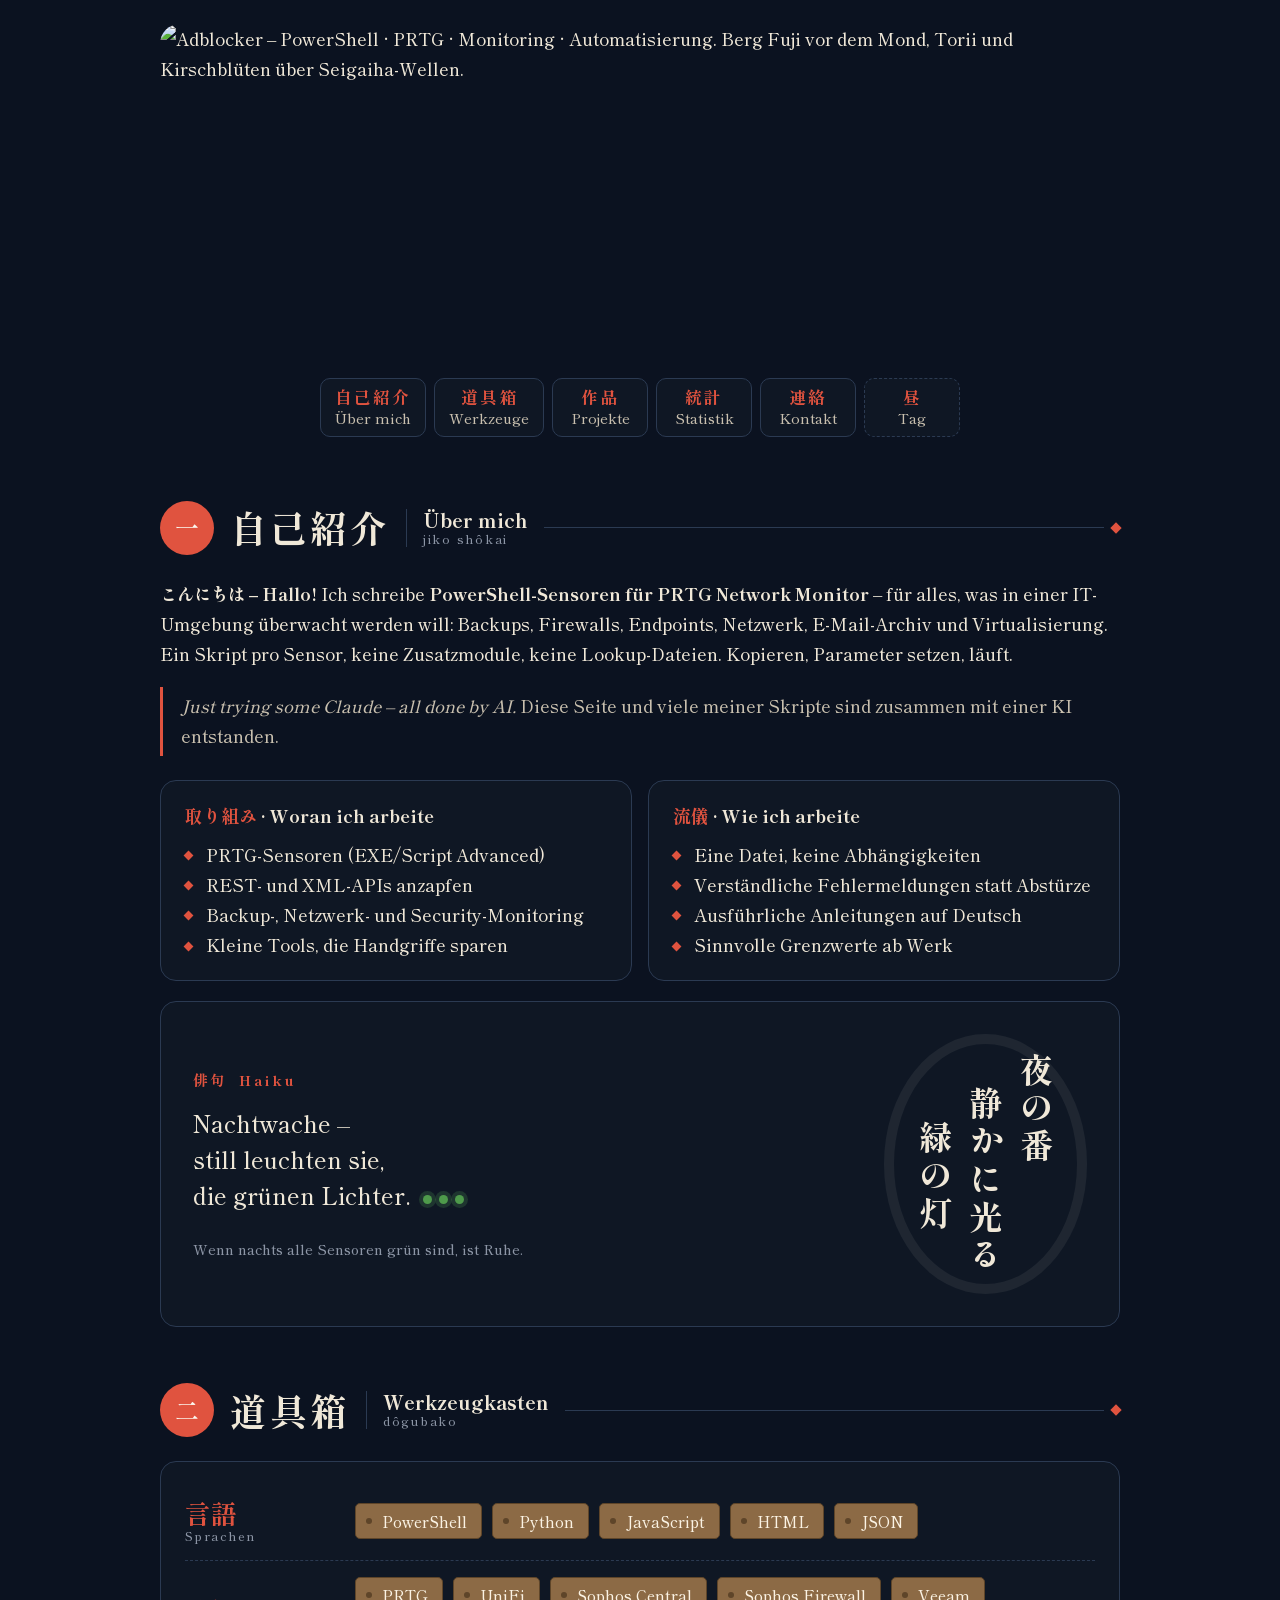
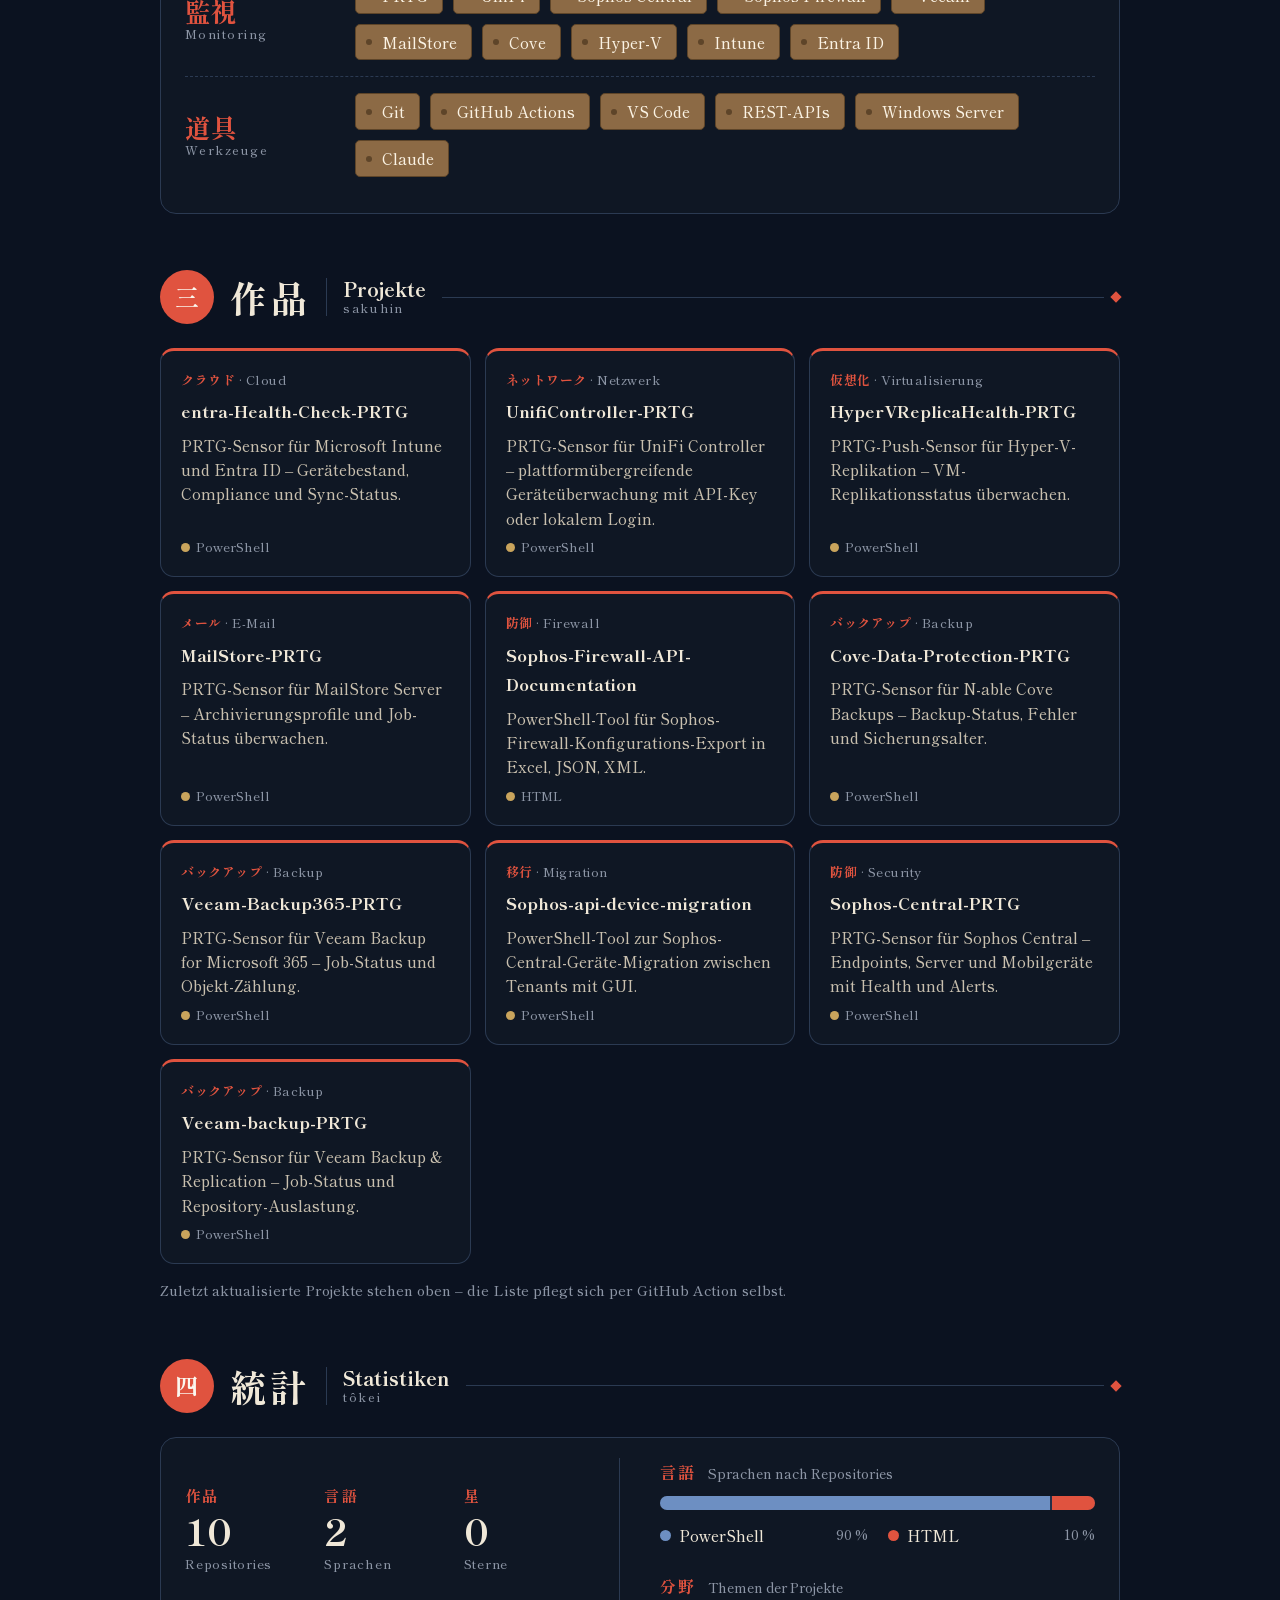
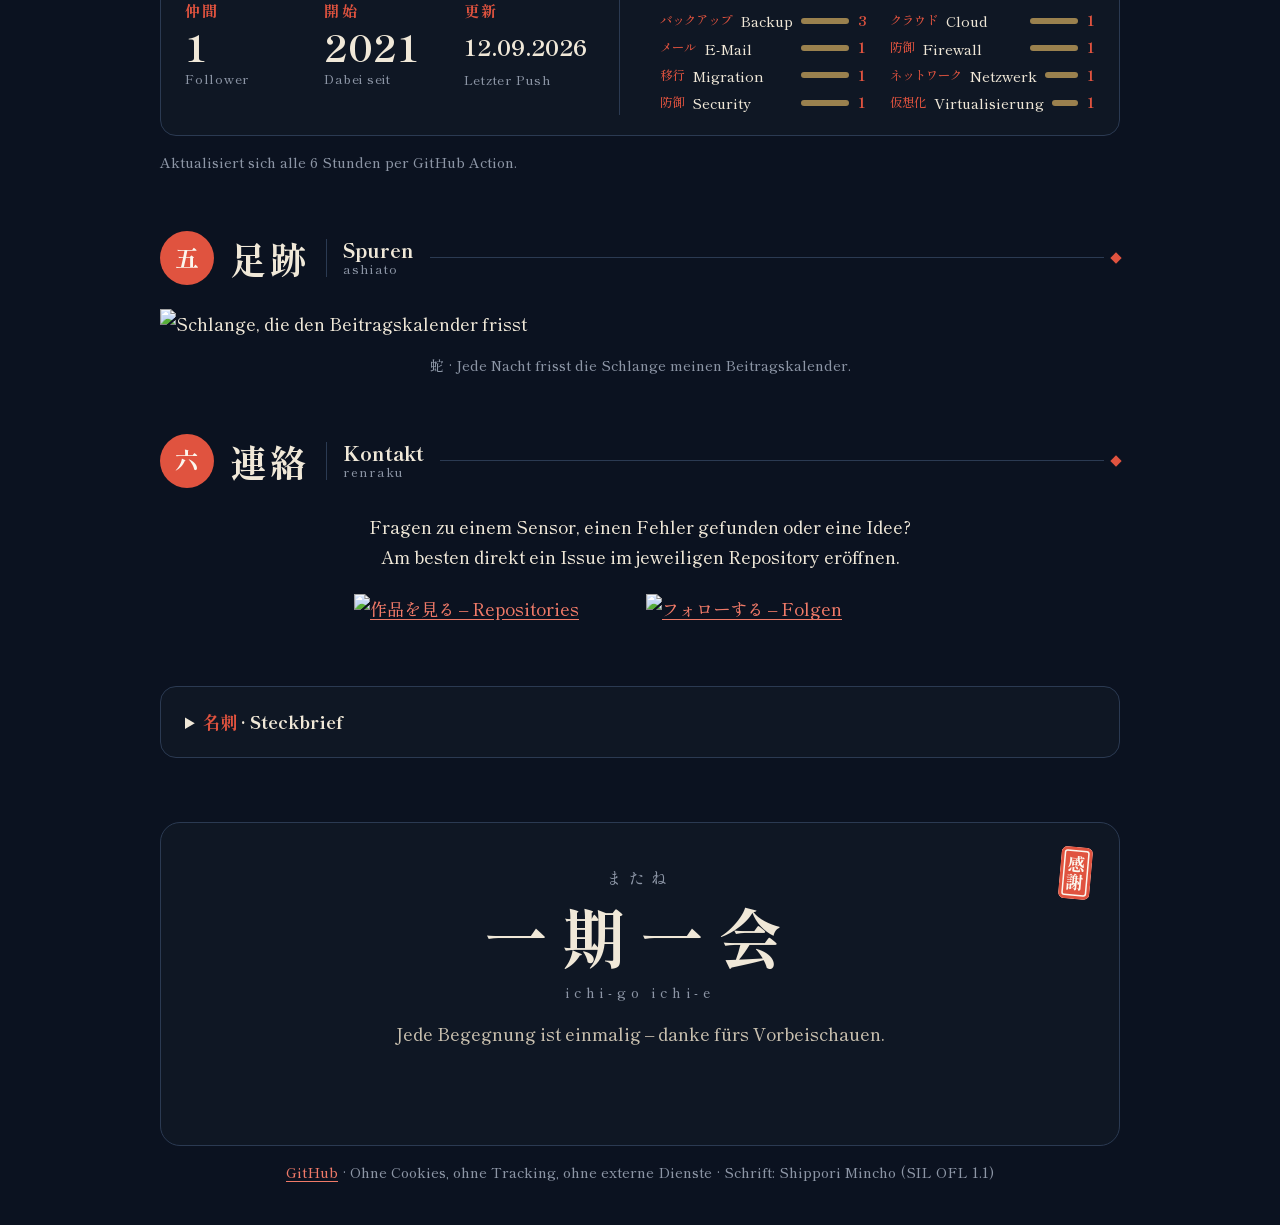
==== commit b1857b16: "Statistiken und Projektliste aktualisiert" ====
--- a/site/index.html
+++ b/site/index.html
@@ -107,16 +107,28 @@
     <h2 class="sec"><span class="nr" lang="ja">三</span><span class="kanji" lang="ja">作品</span><span class="de">Projekte<small>sakuhin</small></span></h2>
     <ul class="works">
 <!-- PROJEKTE:START -->
-      <li><a href="https://github.com/adblocker-1/Veeam-Backup365-PRTG">
-        <span class="cat"><span lang="ja">バックアップ</span> · Backup</span>
-        <strong>Veeam-Backup365-PRTG</strong>
-        <span class="desc">PRTG-Sensor für Veeam Backup for Microsoft 365 – Job-Status und Objekt-Zählung.</span>
-        <span class="lang">PowerShell</span>
-      </a></li>
-      <li><a href="https://github.com/adblocker-1/Veeam-backup-PRTG">
-        <span class="cat"><span lang="ja">バックアップ</span> · Backup</span>
-        <strong>Veeam-backup-PRTG</strong>
-        <span class="desc">PRTG-Sensor für Veeam Backup &amp; Replication – Job-Status und Repository-Auslastung.</span>
+      <li><a href="https://github.com/adblocker-1/entra-Health-Check-PRTG">
+        <span class="cat"><span lang="ja">クラウド</span> · Cloud</span>
+        <strong>entra-Health-Check-PRTG</strong>
+        <span class="desc">PRTG-Sensor für Microsoft Intune und Entra ID – Gerätebestand, Compliance und Sync-Status.</span>
+        <span class="lang">PowerShell</span>
+      </a></li>
+      <li><a href="https://github.com/adblocker-1/UnifiController-PRTG">
+        <span class="cat"><span lang="ja">ネットワーク</span> · Netzwerk</span>
+        <strong>UnifiController-PRTG</strong>
+        <span class="desc">PRTG-Sensor für UniFi Controller – plattformübergreifende Geräteüberwachung mit API-Key oder lokalem Login.</span>
+        <span class="lang">PowerShell</span>
+      </a></li>
+      <li><a href="https://github.com/adblocker-1/HyperVReplicaHealth-PRTG">
+        <span class="cat"><span lang="ja">仮想化</span> · Virtualisierung</span>
+        <strong>HyperVReplicaHealth-PRTG</strong>
+        <span class="desc">PRTG-Push-Sensor für Hyper-V-Replikation – VM-Replikationsstatus überwachen.</span>
+        <span class="lang">PowerShell</span>
+      </a></li>
+      <li><a href="https://github.com/adblocker-1/MailStore-PRTG">
+        <span class="cat"><span lang="ja">メール</span> · E-Mail</span>
+        <strong>MailStore-PRTG</strong>
+        <span class="desc">PRTG-Sensor für MailStore Server – Archivierungsprofile und Job-Status überwachen.</span>
         <span class="lang">PowerShell</span>
       </a></li>
       <li><a href="https://github.com/adblocker-1/Sophos-Firewall-API-Documentation">
@@ -125,46 +137,34 @@
         <span class="desc">PowerShell-Tool für Sophos-Firewall-Konfigurations-Export in Excel, JSON, XML.</span>
         <span class="lang">HTML</span>
       </a></li>
+      <li><a href="https://github.com/adblocker-1/Cove-Data-Protection-PRTG">
+        <span class="cat"><span lang="ja">バックアップ</span> · Backup</span>
+        <strong>Cove-Data-Protection-PRTG</strong>
+        <span class="desc">PRTG-Sensor für N-able Cove Backups – Backup-Status, Fehler und Sicherungsalter.</span>
+        <span class="lang">PowerShell</span>
+      </a></li>
+      <li><a href="https://github.com/adblocker-1/Veeam-Backup365-PRTG">
+        <span class="cat"><span lang="ja">バックアップ</span> · Backup</span>
+        <strong>Veeam-Backup365-PRTG</strong>
+        <span class="desc">PRTG-Sensor für Veeam Backup for Microsoft 365 – Job-Status und Objekt-Zählung.</span>
+        <span class="lang">PowerShell</span>
+      </a></li>
+      <li><a href="https://github.com/adblocker-1/Sophos-api-device-migration">
+        <span class="cat"><span lang="ja">移行</span> · Migration</span>
+        <strong>Sophos-api-device-migration</strong>
+        <span class="desc">PowerShell-Tool zur Sophos-Central-Geräte-Migration zwischen Tenants mit GUI.</span>
+        <span class="lang">PowerShell</span>
+      </a></li>
       <li><a href="https://github.com/adblocker-1/Sophos-Central-PRTG">
         <span class="cat"><span lang="ja">防御</span> · Security</span>
         <strong>Sophos-Central-PRTG</strong>
         <span class="desc">PRTG-Sensor für Sophos Central – Endpoints, Server und Mobilgeräte mit Health und Alerts.</span>
         <span class="lang">PowerShell</span>
       </a></li>
-      <li><a href="https://github.com/adblocker-1/Sophos-api-device-migration">
-        <span class="cat"><span lang="ja">移行</span> · Migration</span>
-        <strong>Sophos-api-device-migration</strong>
-        <span class="desc">PowerShell-Tool zur Sophos-Central-Geräte-Migration zwischen Tenants mit GUI.</span>
-        <span class="lang">PowerShell</span>
-      </a></li>
-      <li><a href="https://github.com/adblocker-1/HyperVReplicaHealth-PRTG">
-        <span class="cat"><span lang="ja">仮想化</span> · Virtualisierung</span>
-        <strong>HyperVReplicaHealth-PRTG</strong>
-        <span class="desc">PRTG-Push-Sensor für Hyper-V-Replikation – VM-Replikationsstatus überwachen.</span>
-        <span class="lang">PowerShell</span>
-      </a></li>
-      <li><a href="https://github.com/adblocker-1/MailStore-PRTG">
-        <span class="cat"><span lang="ja">メール</span> · E-Mail</span>
-        <strong>MailStore-PRTG</strong>
-        <span class="desc">PRTG-Sensor für MailStore Server – Archivierungsprofile und Job-Status überwachen.</span>
-        <span class="lang">PowerShell</span>
-      </a></li>
-      <li><a href="https://github.com/adblocker-1/Cove-Data-Protection-PRTG">
+      <li><a href="https://github.com/adblocker-1/Veeam-backup-PRTG">
         <span class="cat"><span lang="ja">バックアップ</span> · Backup</span>
-        <strong>Cove-Data-Protection-PRTG</strong>
-        <span class="desc">PRTG-Sensor für N-able Cove Backups – Backup-Status, Fehler und Sicherungsalter.</span>
-        <span class="lang">PowerShell</span>
-      </a></li>
-      <li><a href="https://github.com/adblocker-1/entra-Health-Check-PRTG">
-        <span class="cat"><span lang="ja">クラウド</span> · Cloud</span>
-        <strong>entra-Health-Check-PRTG</strong>
-        <span class="desc">PRTG-Sensor für Microsoft Intune und Entra ID – Gerätebestand, Compliance und Sync-Status.</span>
-        <span class="lang">PowerShell</span>
-      </a></li>
-      <li><a href="https://github.com/adblocker-1/UnifiController-PRTG">
-        <span class="cat"><span lang="ja">ネットワーク</span> · Netzwerk</span>
-        <strong>UnifiController-PRTG</strong>
-        <span class="desc">PRTG-Sensor für UniFi Controller – plattformübergreifende Geräteüberwachung mit API-Key oder lokalem Login.</span>
+        <strong>Veeam-backup-PRTG</strong>
+        <span class="desc">PRTG-Sensor für Veeam Backup &amp; Replication – Job-Status und Repository-Auslastung.</span>
         <span class="lang">PowerShell</span>
       </a></li>
 <!-- PROJEKTE:ENDE -->
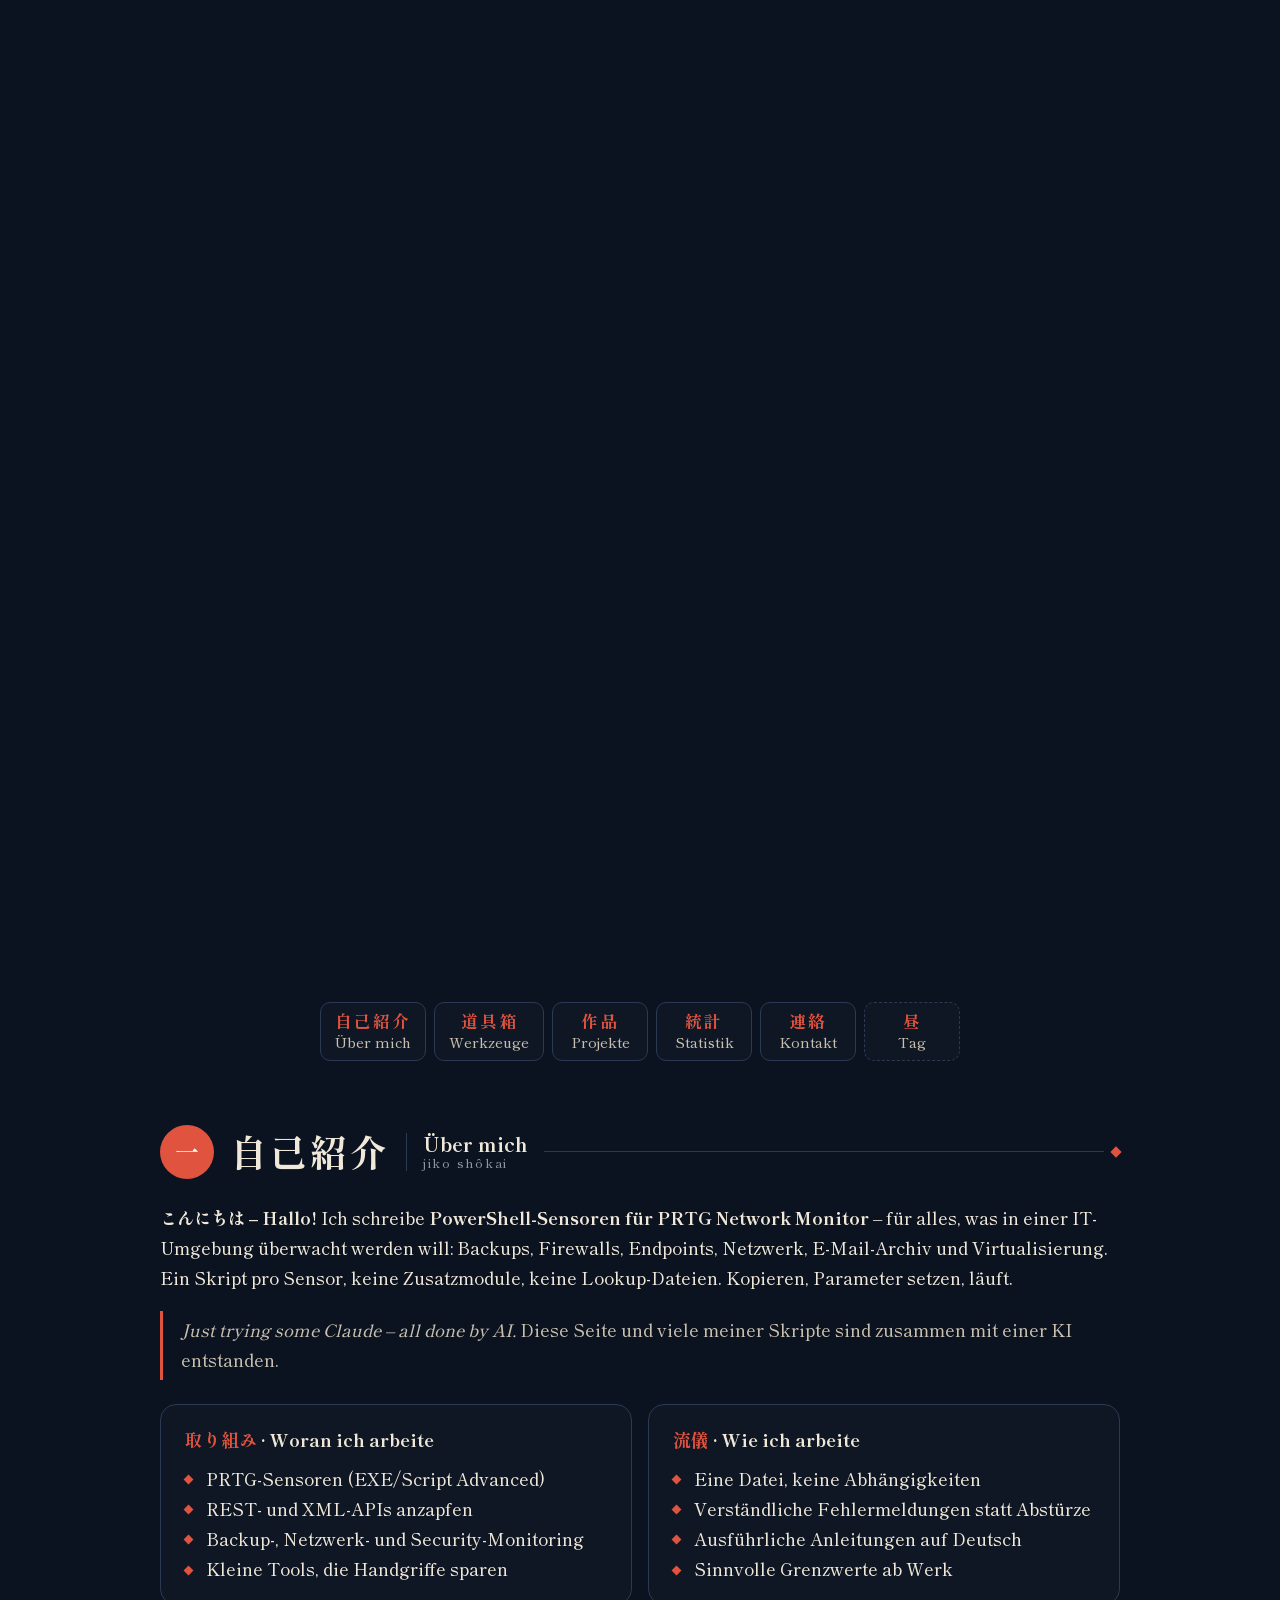
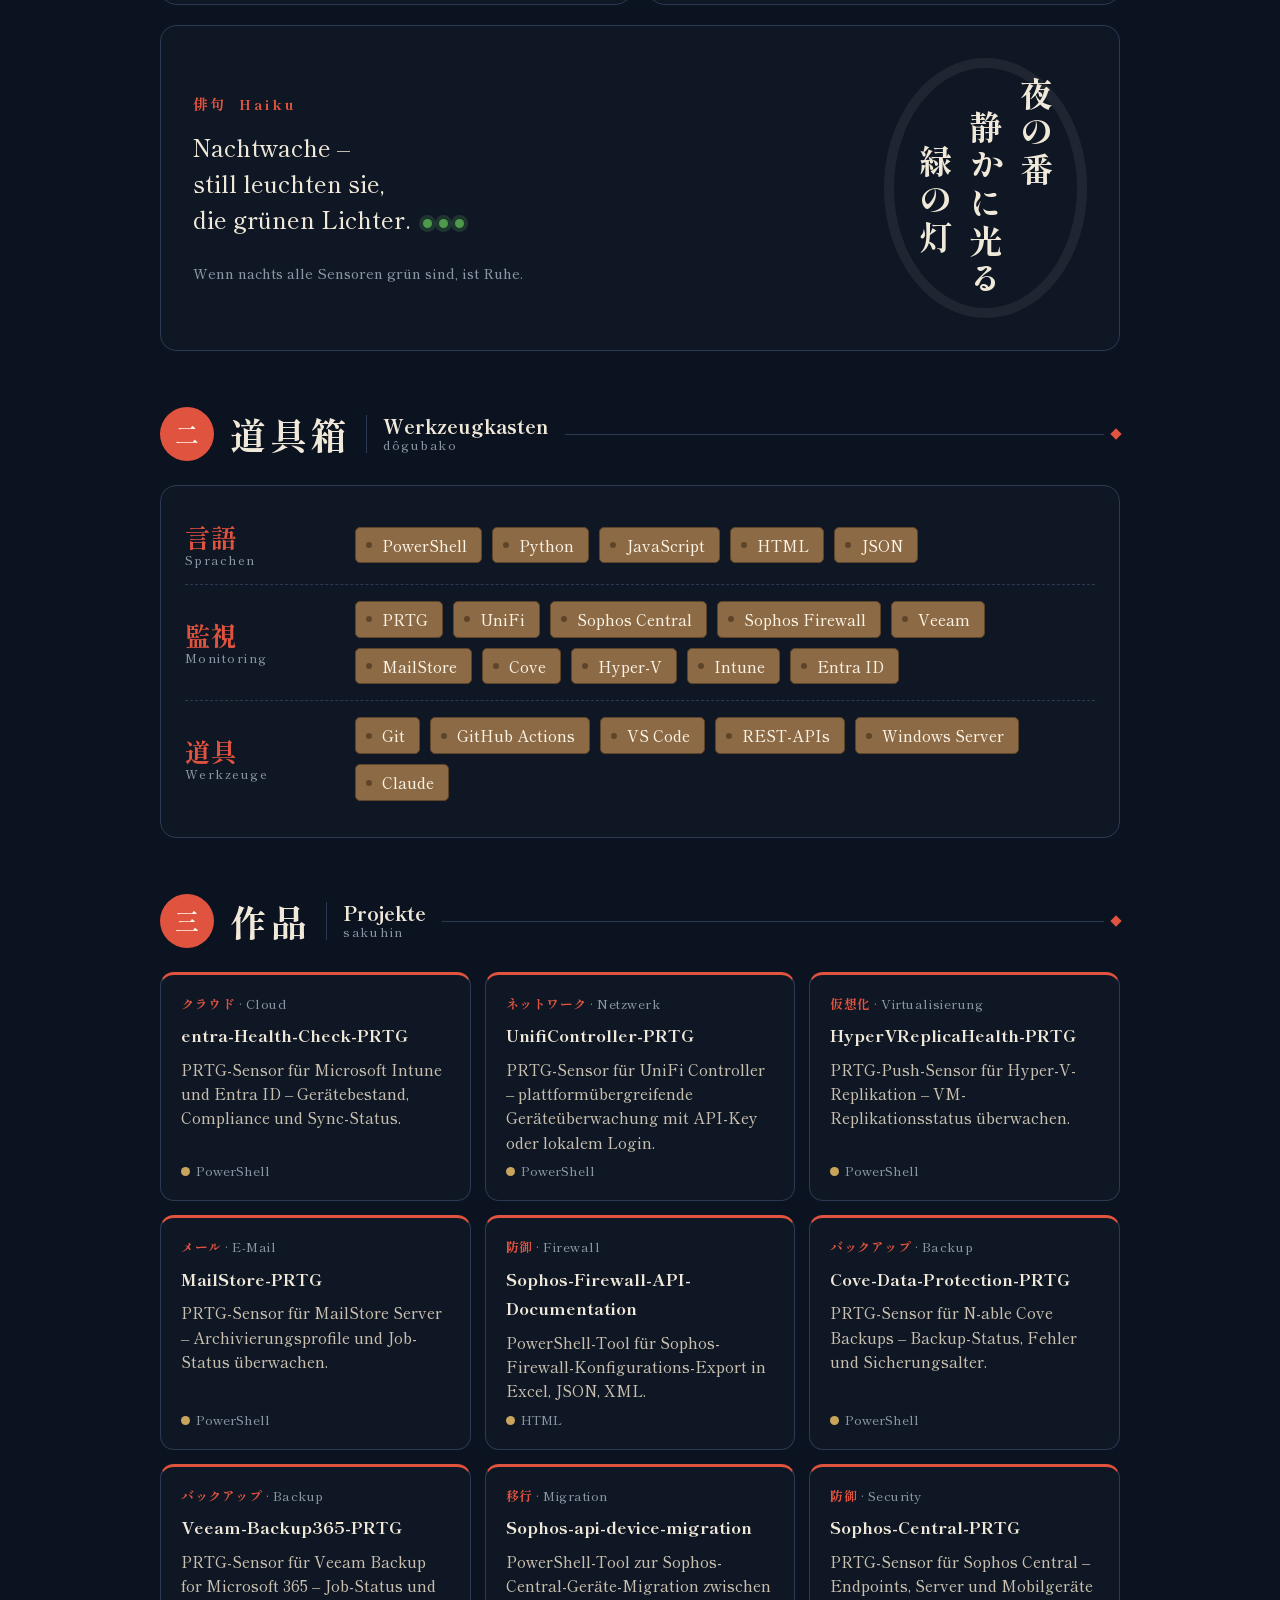
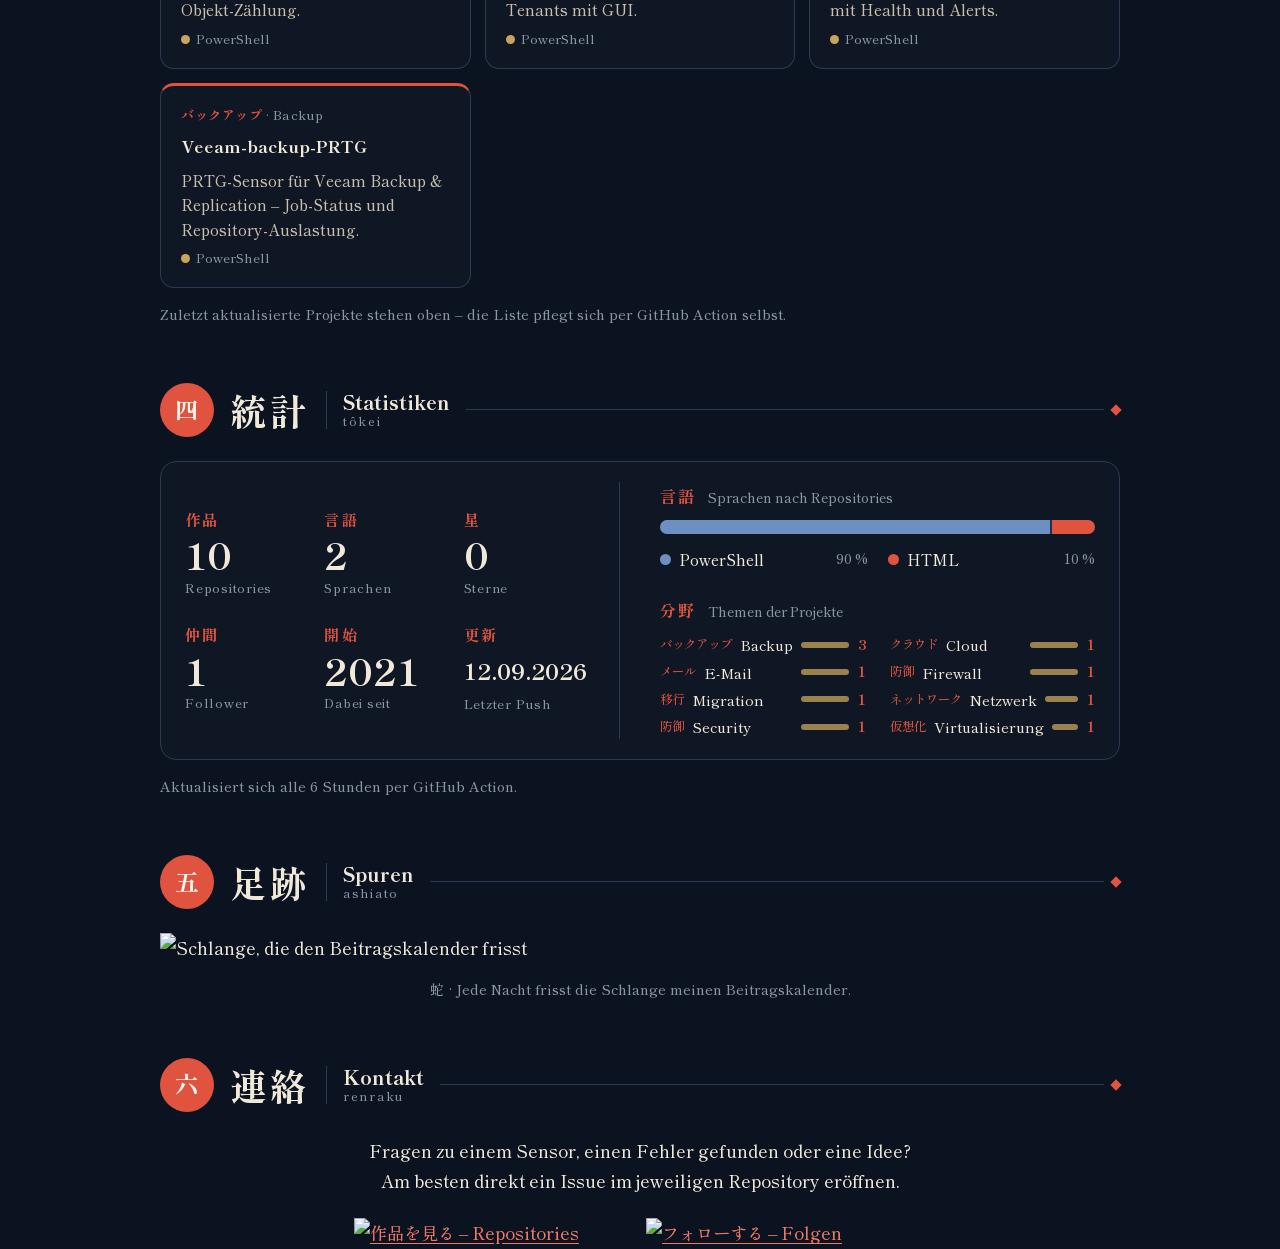
==== commit f4b0b79a: "Impressum und Datenschutzerklaerung fuer die Webseite - site/impressum.html: Angaben nach § 5 DDG un" ====
--- a/site/index.html
+++ b/site/index.html
@@ -251,29 +251,14 @@
     <span class="seal" lang="ja" aria-hidden="true">感謝</span>
   </div>
   <p class="note center">
-    <a href="https://github.com/adblocker-1">GitHub</a> ·
+    <a href="impressum.html">Impressum</a> ·
+    <a href="datenschutz.html">Datenschutz</a> ·
+    <a href="https://github.com/adblocker-1">GitHub</a><br>
     Ohne Cookies, ohne Tracking, ohne externe Dienste ·
     Schrift: Shippori Mincho (SIL OFL 1.1)
   </p>
 </footer>
 
-<script>
-  (function () {
-    var root = document.documentElement;
-    var btn = document.querySelector(".theme");
-    function label() {
-      var dark = root.dataset.theme === "dark";
-      btn.innerHTML = dark ? '<span lang="ja">昼</span>Tag' : '<span lang="ja">夜</span>Nacht';
-      btn.setAttribute("aria-label", dark ? "Zur Tag-Ansicht wechseln" : "Zur Nacht-Ansicht wechseln");
-      document.querySelector('meta[name="theme-color"]').content = dark ? "#0B1220" : "#FBF7EF";
-    }
-    btn.addEventListener("click", function () {
-      root.dataset.theme = root.dataset.theme === "dark" ? "light" : "dark";
-      try { localStorage.setItem("theme", root.dataset.theme); } catch (e) {}
-      label();
-    });
-    label();
-  })();
-</script>
+<script src="theme.js"></script>
 </body>
 </html>
--- a/site/style.css
+++ b/site/style.css
@@ -321,3 +321,34 @@
   border-radius: 6px; box-shadow: inset 0 0 0 3px var(--shu), inset 0 0 0 4.5px var(--on-shu);
 }
 @media (max-width: 520px) { .seal { top: 14px; right: 14px; font-size: .9rem; } }
+
+/* ------------------------------------------- Impressum / Datenschutz */
+.legal-head {
+  display: flex; flex-wrap: wrap; align-items: center; justify-content: space-between;
+  gap: 12px; padding-top: 24px;
+}
+.legal-head nav { margin: 0; display: flex; }
+.home {
+  display: inline-flex; align-items: center; gap: 12px;
+  color: var(--ink); text-decoration: none; font-weight: 800; font-size: 1.5rem;
+}
+.home:hover { color: var(--ink); }
+.stamp {
+  display: grid; place-items: center; width: 42px; height: 42px; border-radius: 7px;
+  background: var(--shu); color: var(--on-shu); font-size: 1.4rem;
+  box-shadow: inset 0 0 0 3px var(--shu), inset 0 0 0 4.5px var(--on-shu);
+  transform: rotate(-4deg);
+}
+.legal { padding-top: 40px; max-width: 760px; }
+.legal h1 {
+  display: flex; flex-direction: column; margin: 0 0 24px;
+  font-size: clamp(1.55rem, 7vw, 2.1rem); font-weight: 800; line-height: 1.25;
+  hyphens: auto; -webkit-hyphens: auto;
+}
+.legal h1 span { color: var(--shu); font-size: 1rem; letter-spacing: .3em; }
+.legal h2 { margin: 28px 0 8px; font-size: 1.1rem; font-weight: 800; color: var(--shu); }
+.legal .card > h2:first-child { margin-top: 0; }
+.legal p { color: var(--ink2); }
+.legal code { font-size: .9em; padding: 1px 5px; border-radius: 4px; background: var(--track); color: var(--ink); }
+.todo { padding: 1px 6px; border-radius: 4px; background: var(--shu); color: var(--on-shu); }
+.legal-foot { padding: 40px 0; }
